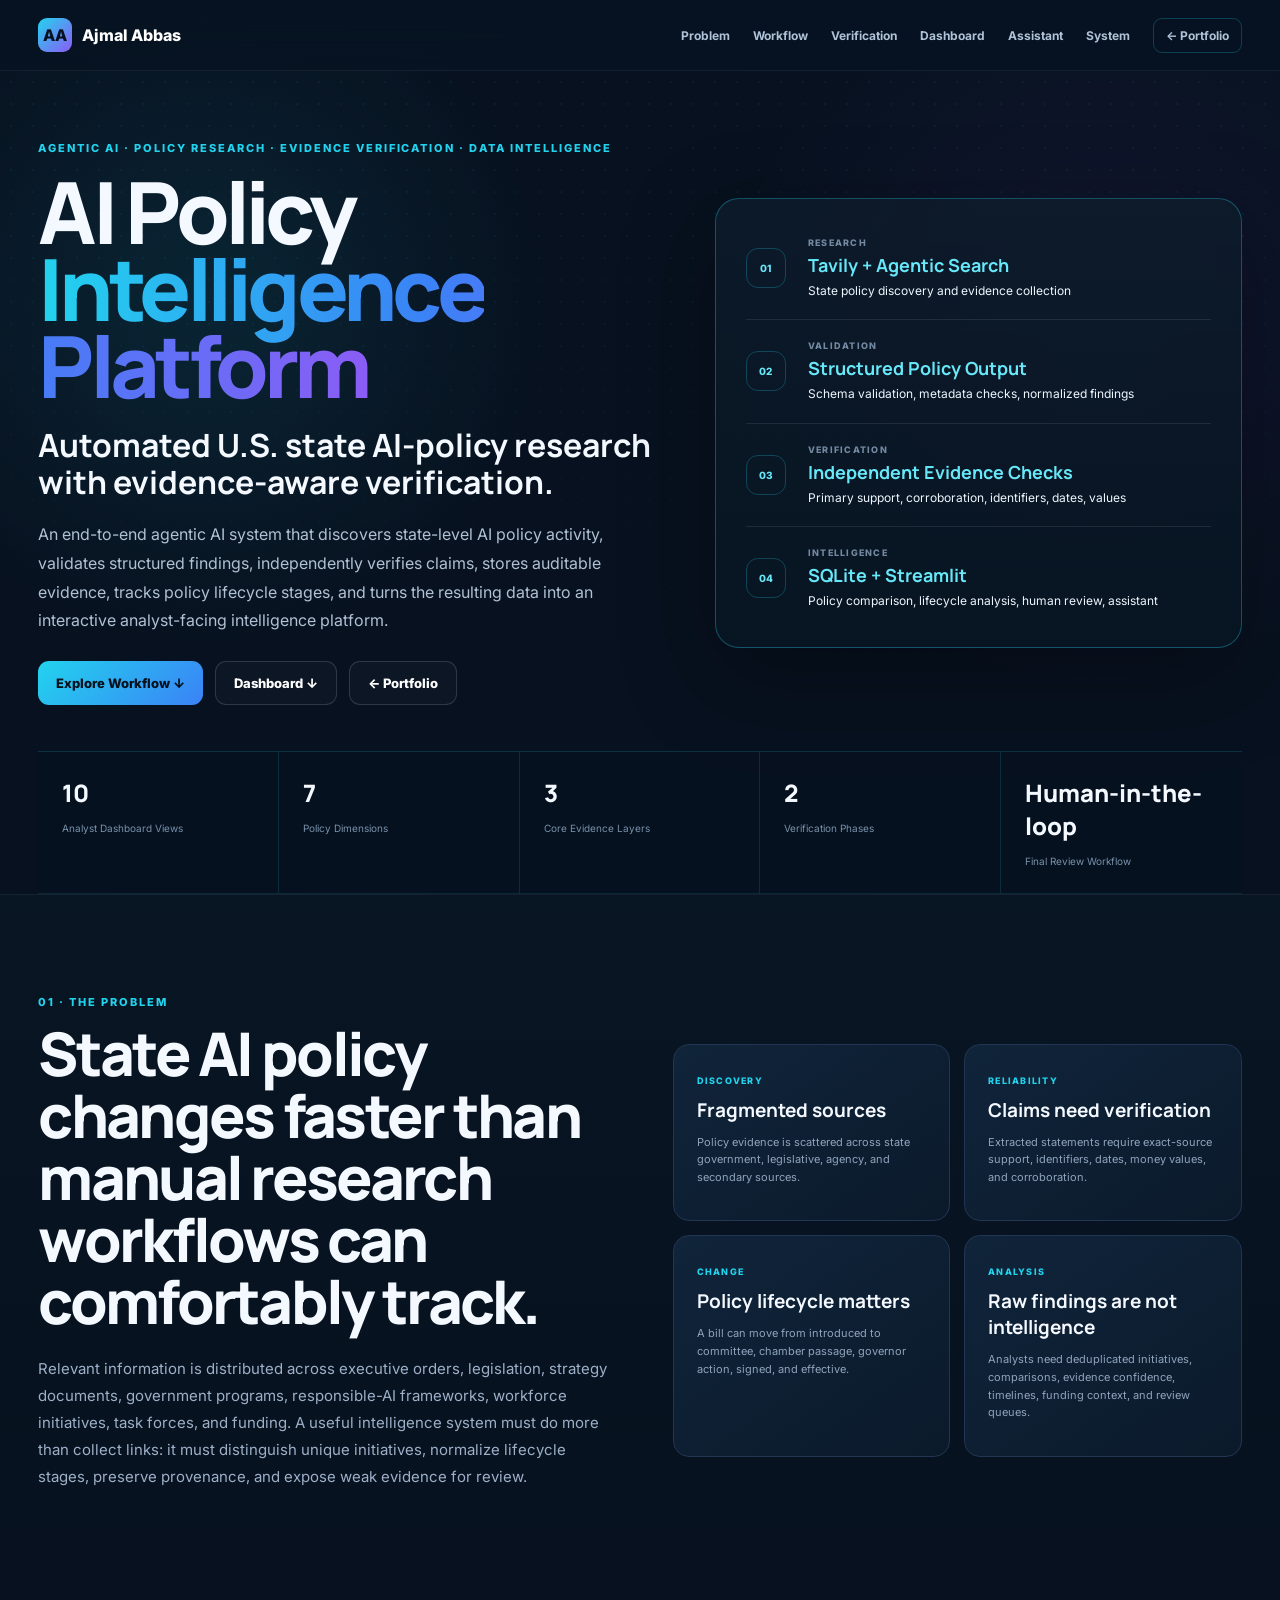
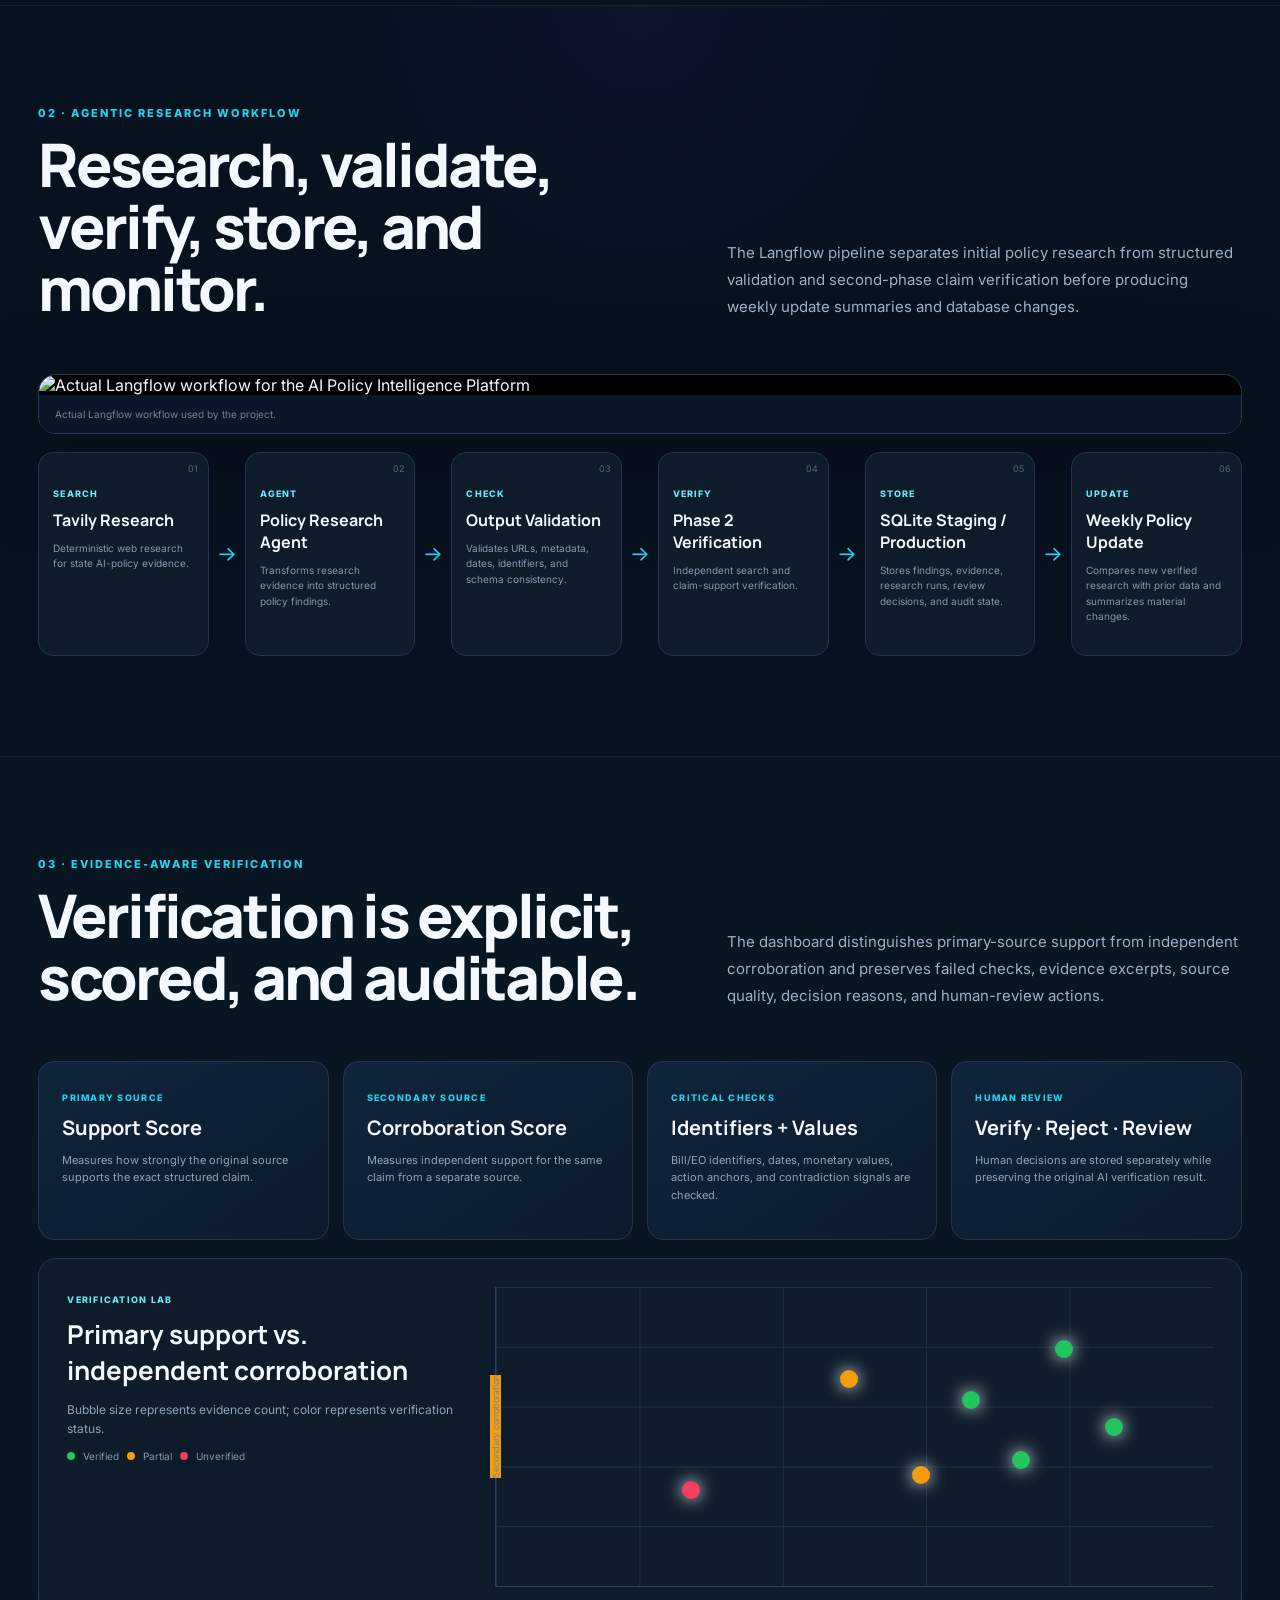
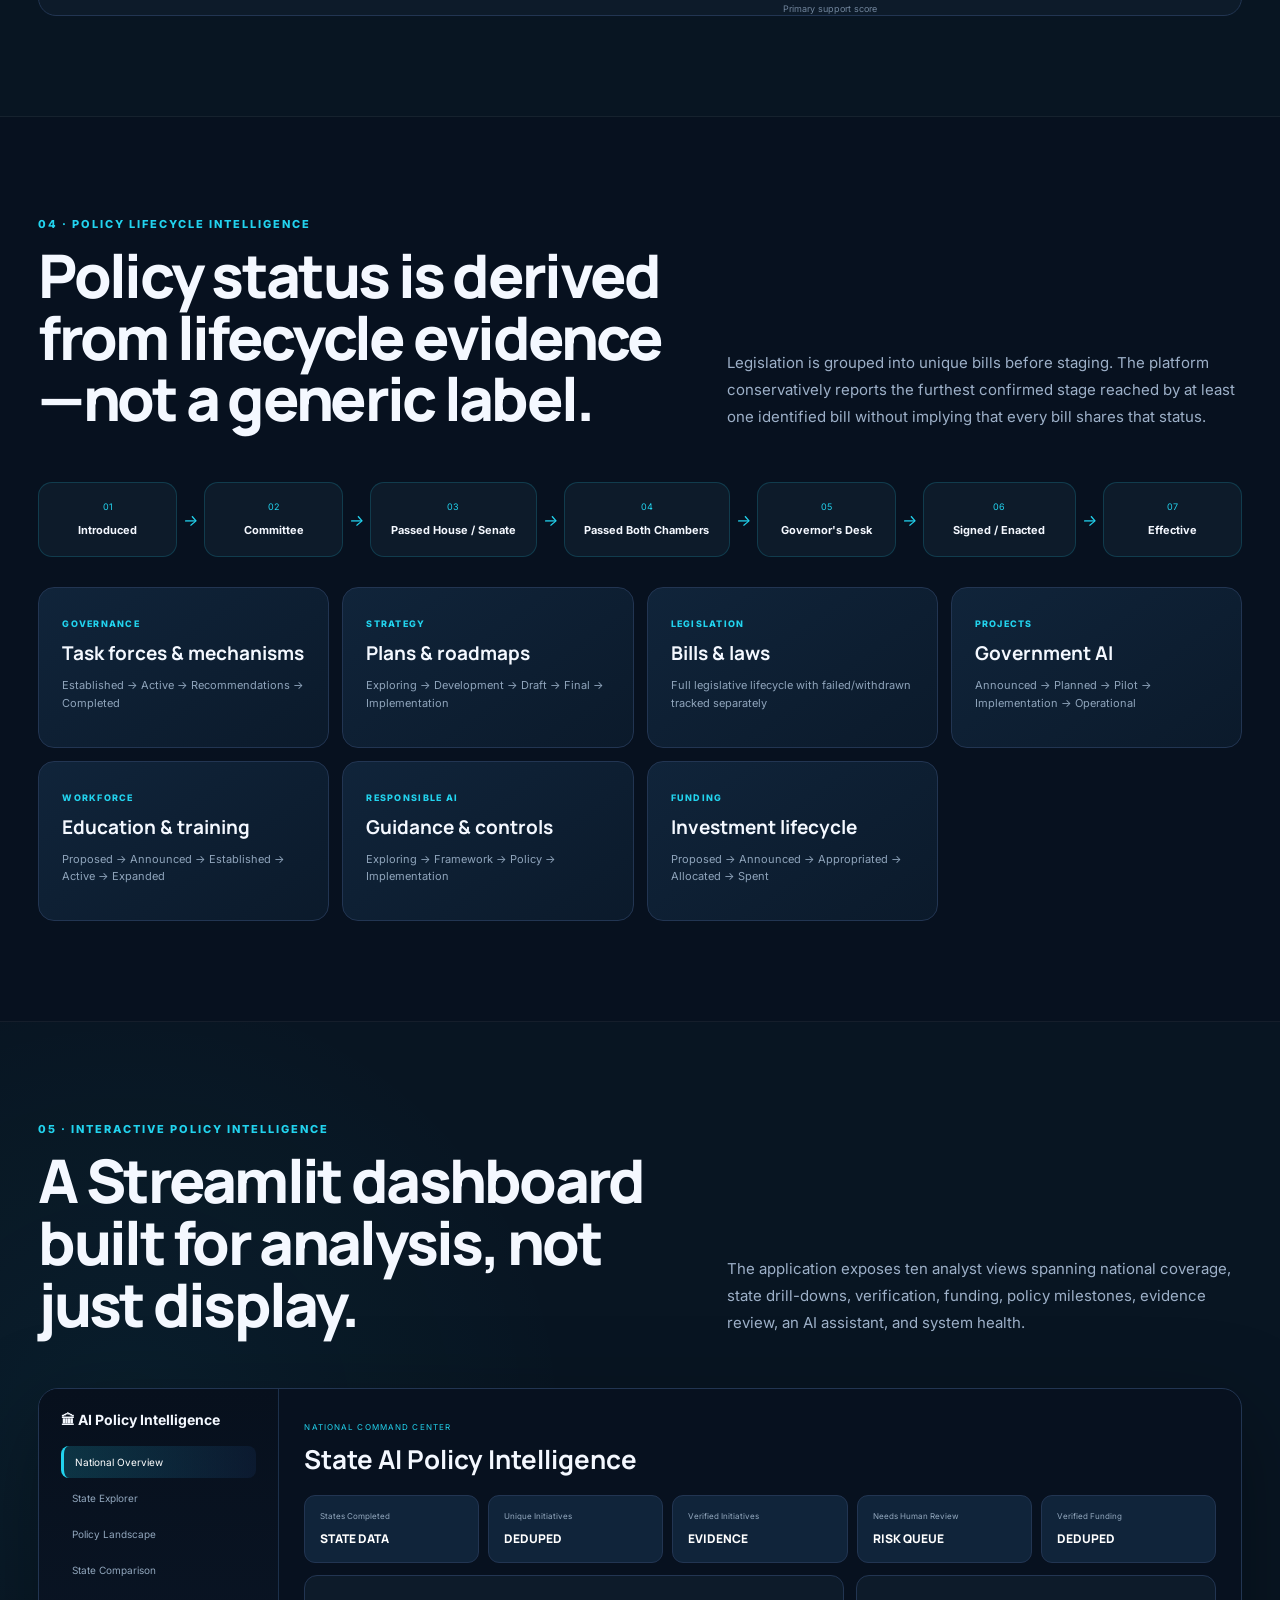
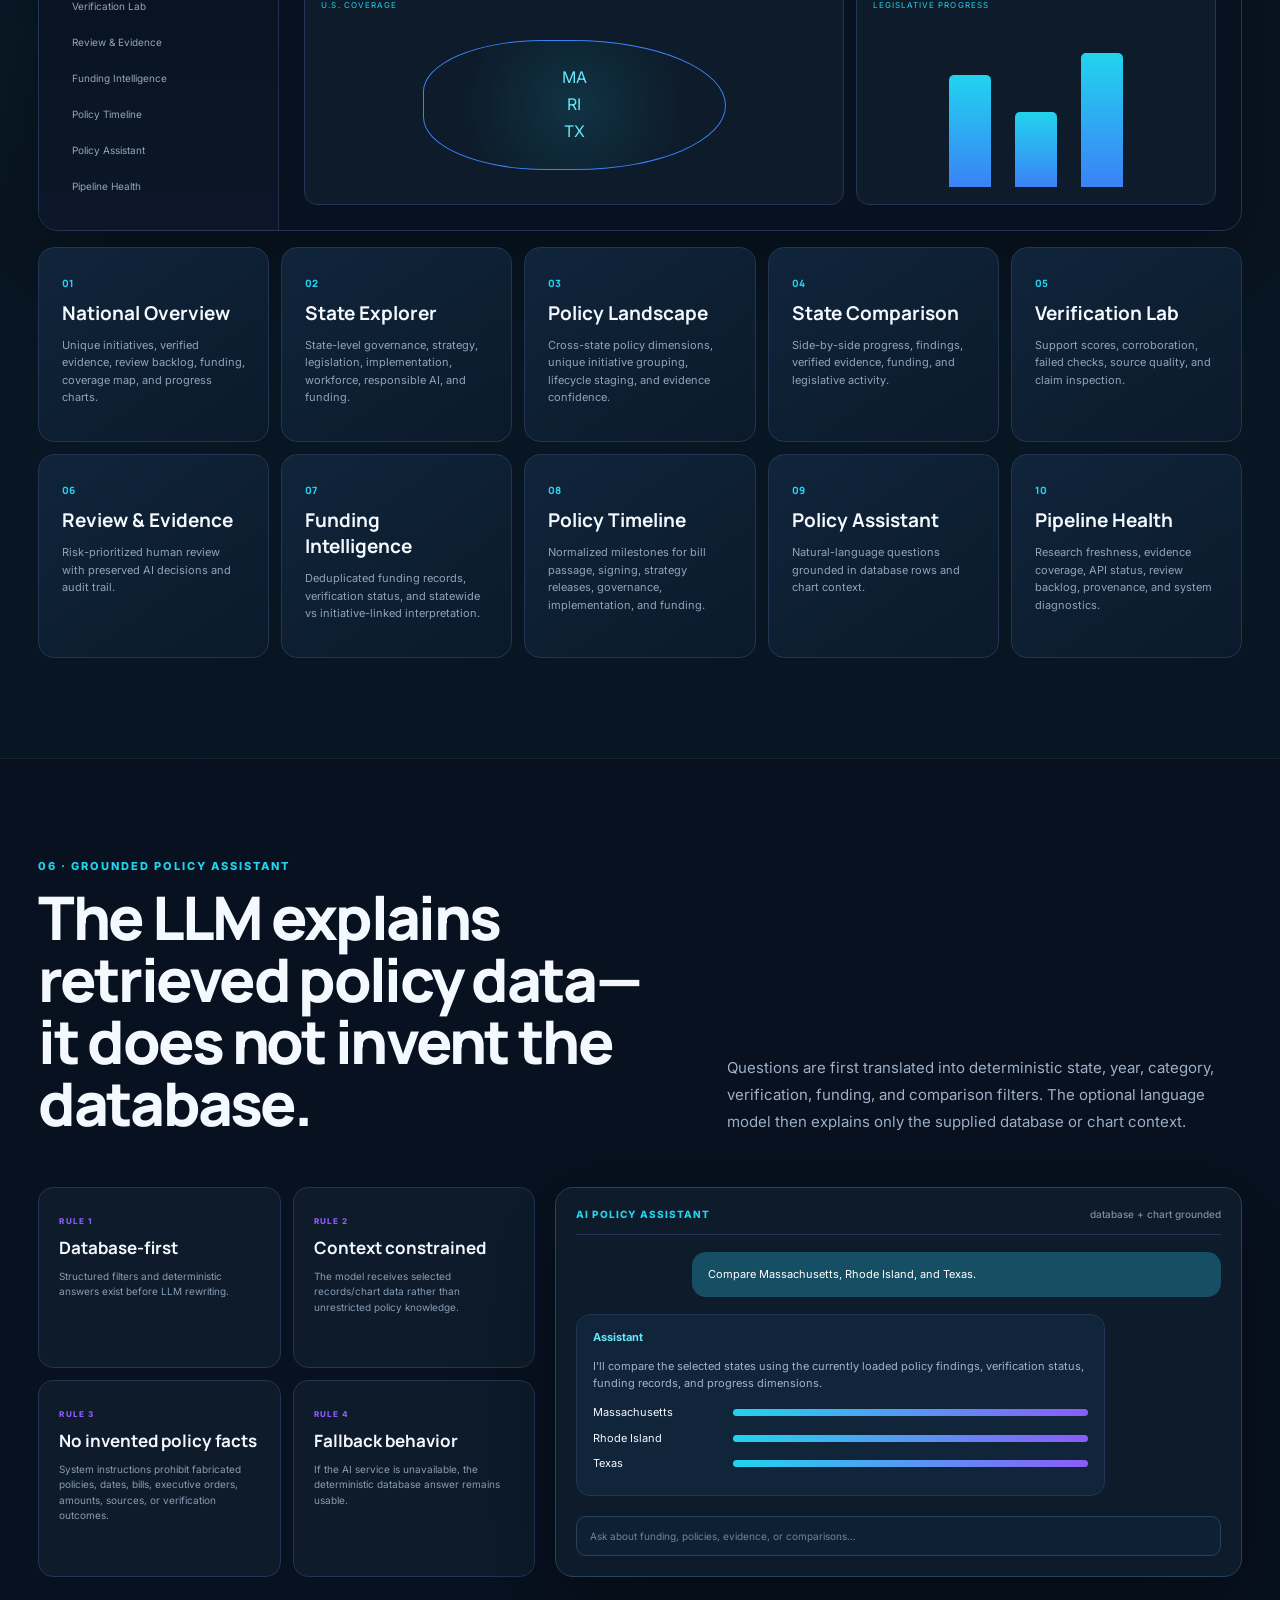
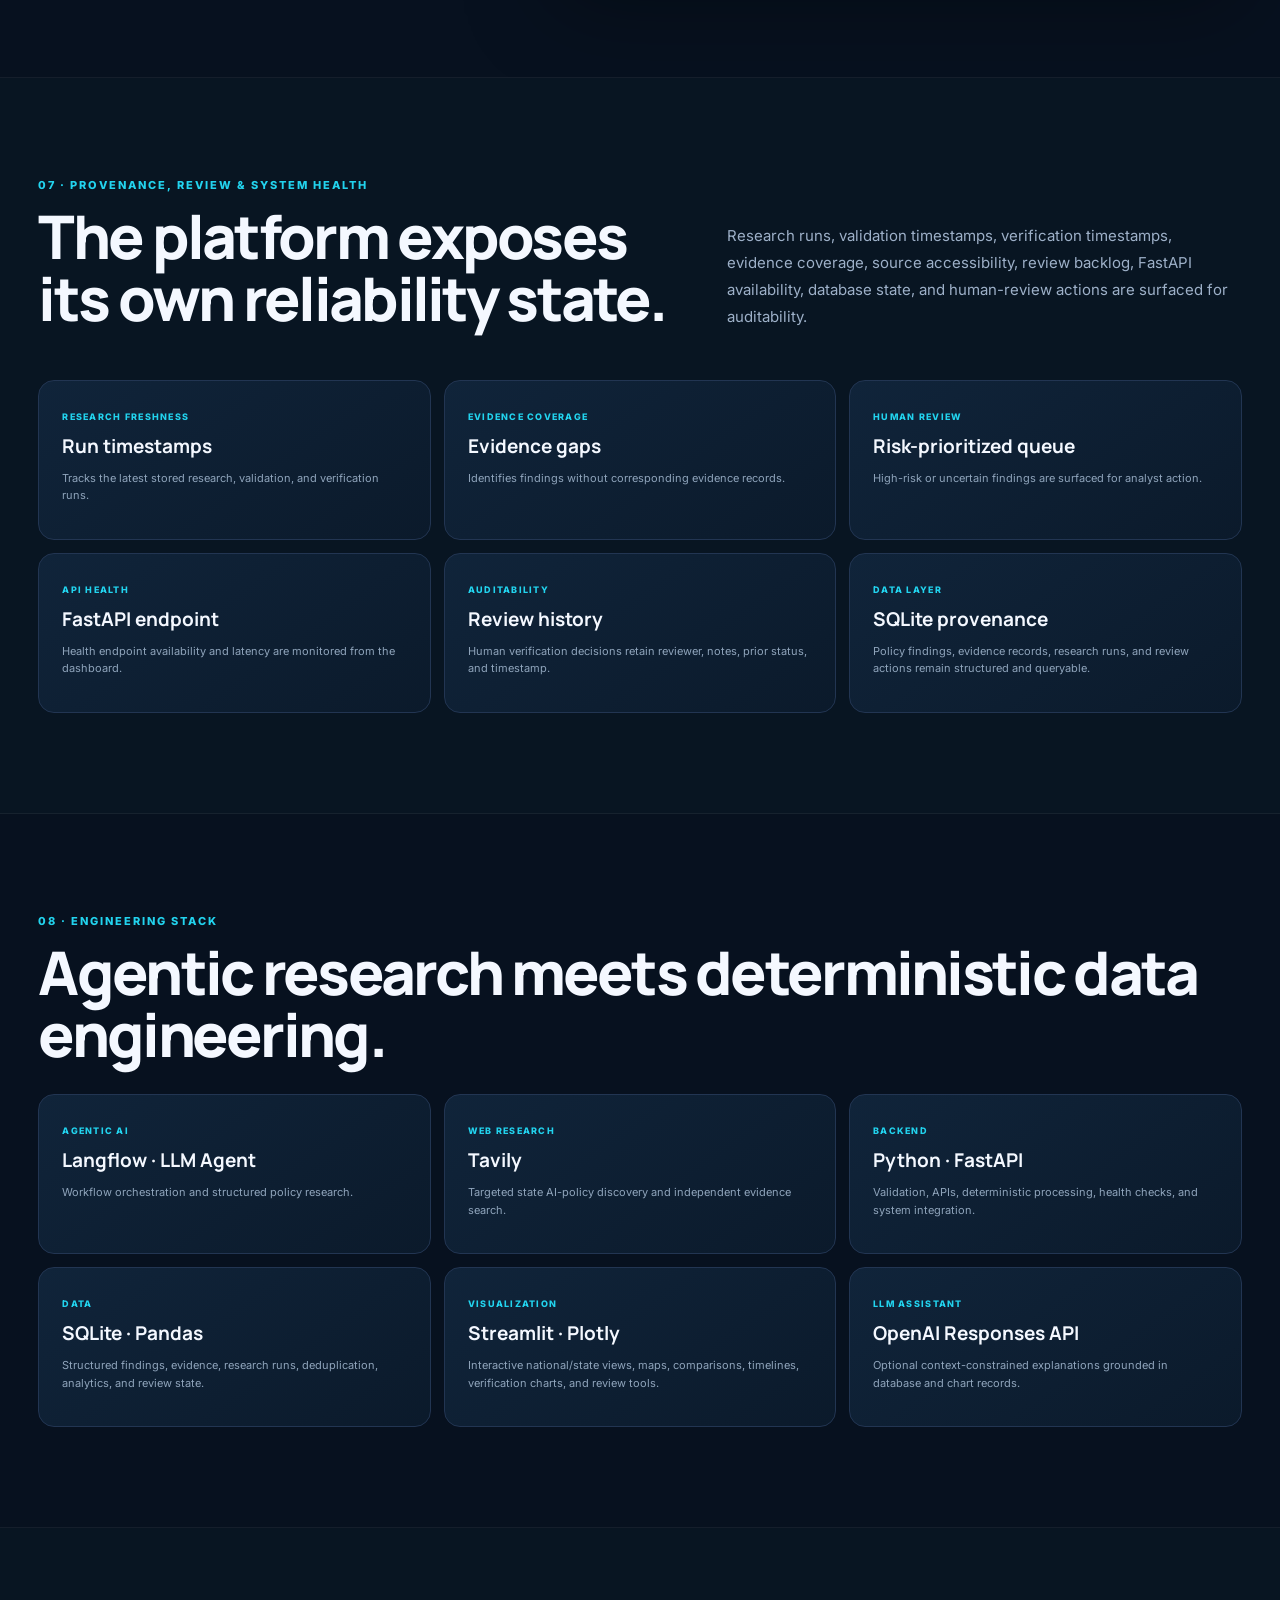
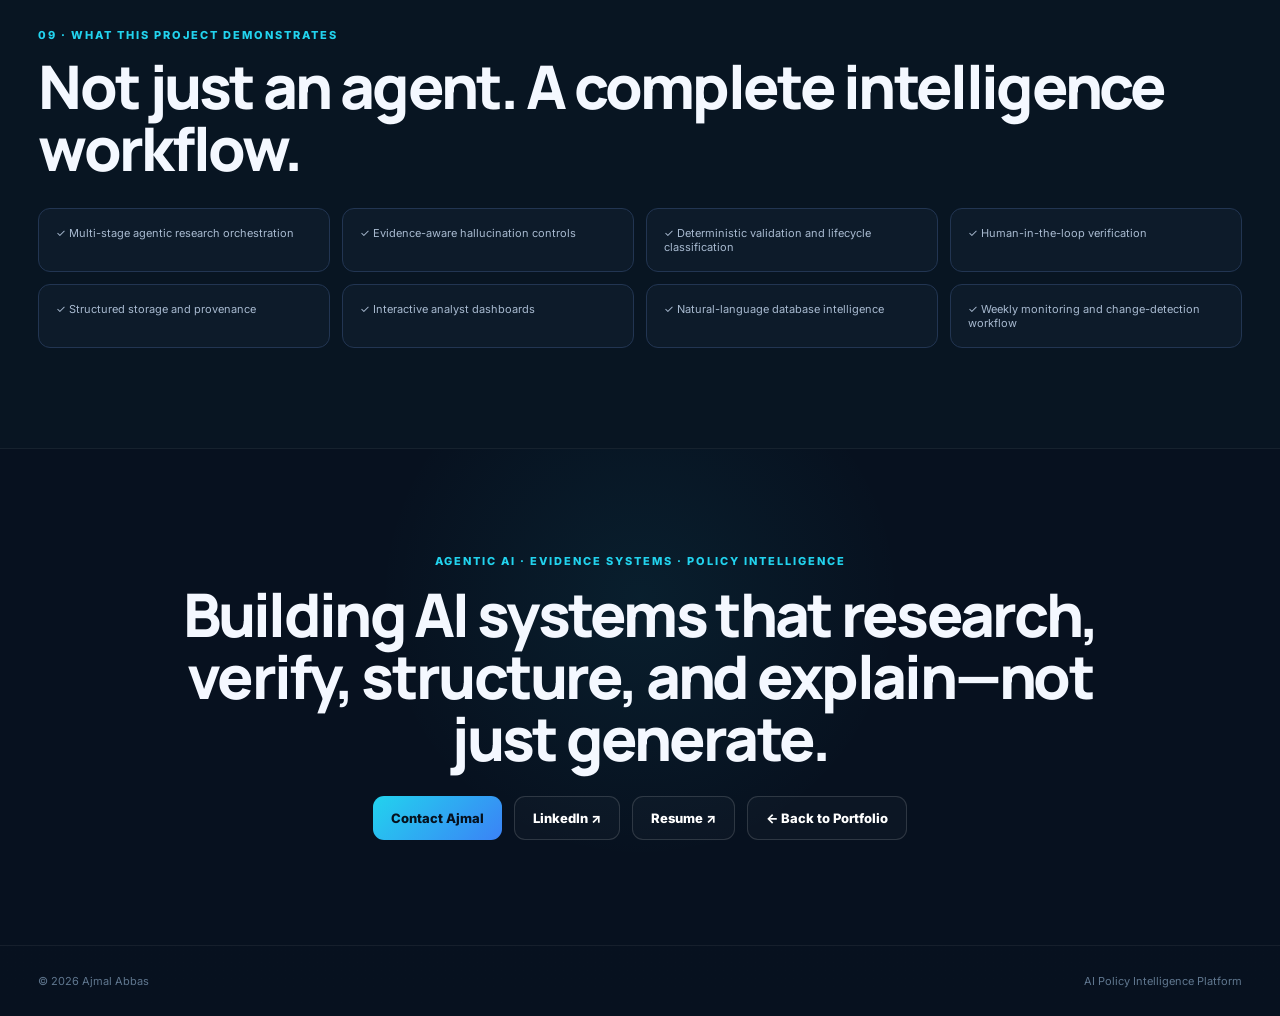
==== ai-policy-intelligence.html @ 26f6b9b2 "Add files via upload" ====
<!DOCTYPE html>
<html lang="en">
<head>
  <meta charset="UTF-8">
  <meta name="viewport" content="width=device-width, initial-scale=1.0">
  <title>AI Policy Intelligence Platform | Ajmal Abbas</title>
  <meta name="description" content="AI Policy Intelligence Platform by Ajmal Abbas — an agentic AI system for U.S. state AI-policy research, evidence verification, structured storage, human review, and interactive policy intelligence.">
  <meta name="author" content="Ajmal Abbas">
  <meta name="robots" content="index, follow">
  <link rel="canonical" href="https://portfolio.ajmalimra-a.workers.dev/ai-policy-intelligence.html">
  <link rel="stylesheet" href="policy.css">
</head>
<body>

<header class="policy-nav">
  <div class="policy-container nav-inner">
    <a class="brand" href="index.html"><span>AA</span>Ajmal Abbas</a>
    <nav class="nav-links">
      <a href="#problem">Problem</a>
      <a href="#workflow">Workflow</a>
      <a href="#verification">Verification</a>
      <a href="#dashboard">Dashboard</a>
      <a href="#assistant">Assistant</a>
      <a href="#health">System</a>
      <a class="portfolio-link" href="index.html">← Portfolio</a>
    </nav>
  </div>
</header>

<main>

<section class="policy-hero">
  <div class="grid-bg"></div>
  <div class="policy-container hero-grid">
    <div class="hero-copy">
      <div class="kicker">AGENTIC AI · POLICY RESEARCH · EVIDENCE VERIFICATION · DATA INTELLIGENCE</div>
      <h1>AI Policy<br><span>Intelligence Platform</span></h1>
      <h2>Automated U.S. state AI-policy research with evidence-aware verification.</h2>
      <p>
        An end-to-end agentic AI system that discovers state-level AI policy activity, validates structured
        findings, independently verifies claims, stores auditable evidence, tracks policy lifecycle stages,
        and turns the resulting data into an interactive analyst-facing intelligence platform.
      </p>
      <div class="hero-actions">
        <a class="btn primary" href="#workflow">Explore Workflow ↓</a>
        <a class="btn" href="#dashboard">Dashboard ↓</a>
        <a class="btn" href="index.html">← Portfolio</a>
      </div>
    </div>

    <aside class="hero-panel">
      <div class="panel-row"><div class="panel-icon">01</div><div><span>RESEARCH</span><strong>Tavily + Agentic Search</strong><small>State policy discovery and evidence collection</small></div></div>
      <div class="panel-row"><div class="panel-icon">02</div><div><span>VALIDATION</span><strong>Structured Policy Output</strong><small>Schema validation, metadata checks, normalized findings</small></div></div>
      <div class="panel-row"><div class="panel-icon">03</div><div><span>VERIFICATION</span><strong>Independent Evidence Checks</strong><small>Primary support, corroboration, identifiers, dates, values</small></div></div>
      <div class="panel-row"><div class="panel-icon">04</div><div><span>INTELLIGENCE</span><strong>SQLite + Streamlit</strong><small>Policy comparison, lifecycle analysis, human review, assistant</small></div></div>
    </aside>
  </div>

  <div class="policy-container hero-metrics">
    <div><b>10</b><span>Analyst Dashboard Views</span></div>
    <div><b>7</b><span>Policy Dimensions</span></div>
    <div><b>3</b><span>Core Evidence Layers</span></div>
    <div><b>2</b><span>Verification Phases</span></div>
    <div><b>Human-in-the-loop</b><span>Final Review Workflow</span></div>
  </div>
</section>

<section id="problem" class="policy-section problem-section">
  <div class="policy-container two-col">
    <div>
      <div class="section-index">01 · THE PROBLEM</div>
      <h2>State AI policy changes faster than manual research workflows can comfortably track.</h2>
      <p class="section-copy">
        Relevant information is distributed across executive orders, legislation, strategy documents,
        government programs, responsible-AI frameworks, workforce initiatives, task forces, and funding.
        A useful intelligence system must do more than collect links: it must distinguish unique initiatives,
        normalize lifecycle stages, preserve provenance, and expose weak evidence for review.
      </p>
    </div>

    <div class="challenge-grid">
      <article><span>DISCOVERY</span><h3>Fragmented sources</h3><p>Policy evidence is scattered across state government, legislative, agency, and secondary sources.</p></article>
      <article><span>RELIABILITY</span><h3>Claims need verification</h3><p>Extracted statements require exact-source support, identifiers, dates, money values, and corroboration.</p></article>
      <article><span>CHANGE</span><h3>Policy lifecycle matters</h3><p>A bill can move from introduced to committee, chamber passage, governor action, signed, and effective.</p></article>
      <article><span>ANALYSIS</span><h3>Raw findings are not intelligence</h3><p>Analysts need deduplicated initiatives, comparisons, evidence confidence, timelines, funding context, and review queues.</p></article>
    </div>
  </div>
</section>

<section id="workflow" class="policy-section workflow-section">
  <div class="policy-container">
    <div class="section-index">02 · AGENTIC RESEARCH WORKFLOW</div>
    <div class="heading-row">
      <h2>Research, validate, verify, store, and monitor.</h2>
      <p>
        The Langflow pipeline separates initial policy research from structured validation and second-phase
        claim verification before producing weekly update summaries and database changes.
      </p>
    </div>

    <figure class="langflow-figure">
      <img src="policy-assets/langflow-workflow.png" alt="Actual Langflow workflow for the AI Policy Intelligence Platform">
      <figcaption>Actual Langflow workflow used by the project.</figcaption>
    </figure>

    <div class="workflow-steps">
      <article><i>01</i><div>SEARCH</div><h3>Tavily Research</h3><p>Deterministic web research for state AI-policy evidence.</p></article>
      <span>→</span>
      <article><i>02</i><div>AGENT</div><h3>Policy Research Agent</h3><p>Transforms research evidence into structured policy findings.</p></article>
      <span>→</span>
      <article><i>03</i><div>CHECK</div><h3>Output Validation</h3><p>Validates URLs, metadata, dates, identifiers, and schema consistency.</p></article>
      <span>→</span>
      <article><i>04</i><div>VERIFY</div><h3>Phase 2 Verification</h3><p>Independent search and claim-support verification.</p></article>
      <span>→</span>
      <article><i>05</i><div>STORE</div><h3>SQLite Staging / Production</h3><p>Stores findings, evidence, research runs, review decisions, and audit state.</p></article>
      <span>→</span>
      <article><i>06</i><div>UPDATE</div><h3>Weekly Policy Update</h3><p>Compares new verified research with prior data and summarizes material changes.</p></article>
    </div>
  </div>
</section>

<section id="verification" class="policy-section verification-section">
  <div class="policy-container">
    <div class="section-index">03 · EVIDENCE-AWARE VERIFICATION</div>
    <div class="heading-row">
      <h2>Verification is explicit, scored, and auditable.</h2>
      <p>
        The dashboard distinguishes primary-source support from independent corroboration and preserves
        failed checks, evidence excerpts, source quality, decision reasons, and human-review actions.
      </p>
    </div>

    <div class="verification-grid">
      <article><span>PRIMARY SOURCE</span><strong>Support Score</strong><p>Measures how strongly the original source supports the exact structured claim.</p></article>
      <article><span>SECONDARY SOURCE</span><strong>Corroboration Score</strong><p>Measures independent support for the same claim from a separate source.</p></article>
      <article><span>CRITICAL CHECKS</span><strong>Identifiers + Values</strong><p>Bill/EO identifiers, dates, monetary values, action anchors, and contradiction signals are checked.</p></article>
      <article><span>HUMAN REVIEW</span><strong>Verify · Reject · Review</strong><p>Human decisions are stored separately while preserving the original AI verification result.</p></article>
    </div>

    <div class="scatter-mock">
      <div class="scatter-copy">
        <span>VERIFICATION LAB</span>
        <h3>Primary support vs. independent corroboration</h3>
        <p>Bubble size represents evidence count; color represents verification status.</p>
        <div class="legend"><b class="g"></b> Verified <b class="y"></b> Partial <b class="r"></b> Unverified</div>
      </div>
      <div class="scatter-chart">
        <div class="axis y">Secondary corroboration</div>
        <div class="axis x">Primary support score</div>
        <i class="p1 g"></i><i class="p2 g"></i><i class="p3 y"></i><i class="p4 r"></i><i class="p5 g"></i><i class="p6 y"></i><i class="p7 g"></i>
      </div>
    </div>
  </div>
</section>

<section class="policy-section lifecycle-section">
  <div class="policy-container">
    <div class="section-index">04 · POLICY LIFECYCLE INTELLIGENCE</div>
    <div class="heading-row">
      <h2>Policy status is derived from lifecycle evidence—not a generic label.</h2>
      <p>
        Legislation is grouped into unique bills before staging. The platform conservatively reports the
        furthest confirmed stage reached by at least one identified bill without implying that every bill shares that status.
      </p>
    </div>

    <div class="lifecycle">
      <div><span>01</span><b>Introduced</b></div><i>→</i>
      <div><span>02</span><b>Committee</b></div><i>→</i>
      <div><span>03</span><b>Passed House / Senate</b></div><i>→</i>
      <div><span>04</span><b>Passed Both Chambers</b></div><i>→</i>
      <div><span>05</span><b>Governor's Desk</b></div><i>→</i>
      <div><span>06</span><b>Signed / Enacted</b></div><i>→</i>
      <div><span>07</span><b>Effective</b></div>
    </div>

    <div class="policy-dimensions">
      <article><span>GOVERNANCE</span><h3>Task forces & mechanisms</h3><p>Established → Active → Recommendations → Completed</p></article>
      <article><span>STRATEGY</span><h3>Plans & roadmaps</h3><p>Exploring → Development → Draft → Final → Implementation</p></article>
      <article><span>LEGISLATION</span><h3>Bills & laws</h3><p>Full legislative lifecycle with failed/withdrawn tracked separately</p></article>
      <article><span>PROJECTS</span><h3>Government AI</h3><p>Announced → Planned → Pilot → Implementation → Operational</p></article>
      <article><span>WORKFORCE</span><h3>Education & training</h3><p>Proposed → Announced → Established → Active → Expanded</p></article>
      <article><span>RESPONSIBLE AI</span><h3>Guidance & controls</h3><p>Exploring → Framework → Policy → Implementation</p></article>
      <article><span>FUNDING</span><h3>Investment lifecycle</h3><p>Proposed → Announced → Appropriated → Allocated → Spent</p></article>
    </div>
  </div>
</section>

<section id="dashboard" class="policy-section dashboard-section">
  <div class="policy-container">
    <div class="section-index">05 · INTERACTIVE POLICY INTELLIGENCE</div>
    <div class="heading-row">
      <h2>A Streamlit dashboard built for analysis, not just display.</h2>
      <p>
        The application exposes ten analyst views spanning national coverage, state drill-downs, verification,
        funding, policy milestones, evidence review, an AI assistant, and system health.
      </p>
    </div>

    <div class="dashboard-shell">
      <aside class="dash-sidebar">
        <strong>🏛 AI Policy Intelligence</strong>
        <span class="active">National Overview</span>
        <span>State Explorer</span>
        <span>Policy Landscape</span>
        <span>State Comparison</span>
        <span>Verification Lab</span>
        <span>Review & Evidence</span>
        <span>Funding Intelligence</span>
        <span>Policy Timeline</span>
        <span>Policy Assistant</span>
        <span>Pipeline Health</span>
      </aside>

      <div class="dash-main">
        <div class="dash-title"><small>NATIONAL COMMAND CENTER</small><h3>State AI Policy Intelligence</h3></div>
        <div class="dash-kpis">
          <div><span>States Completed</span><b>STATE DATA</b></div>
          <div><span>Unique Initiatives</span><b>DEDUPED</b></div>
          <div><span>Verified Initiatives</span><b>EVIDENCE</b></div>
          <div><span>Needs Human Review</span><b>RISK QUEUE</b></div>
          <div><span>Verified Funding</span><b>DEDUPED</b></div>
        </div>
        <div class="dash-panels">
          <div class="us-map">
            <span>U.S. COVERAGE</span>
            <div class="map-shape">MA<br>RI<br>TX</div>
          </div>
          <div class="bar-panel">
            <span>LEGISLATIVE PROGRESS</span>
            <div class="bars"><i style="height:72%"></i><i style="height:48%"></i><i style="height:86%"></i></div>
          </div>
        </div>
      </div>
    </div>

    <div class="view-grid">
      <article><span>01</span><h3>National Overview</h3><p>Unique initiatives, verified evidence, review backlog, funding, coverage map, and progress charts.</p></article>
      <article><span>02</span><h3>State Explorer</h3><p>State-level governance, strategy, legislation, implementation, workforce, responsible AI, and funding.</p></article>
      <article><span>03</span><h3>Policy Landscape</h3><p>Cross-state policy dimensions, unique initiative grouping, lifecycle staging, and evidence confidence.</p></article>
      <article><span>04</span><h3>State Comparison</h3><p>Side-by-side progress, findings, verified evidence, funding, and legislative activity.</p></article>
      <article><span>05</span><h3>Verification Lab</h3><p>Support scores, corroboration, failed checks, source quality, and claim inspection.</p></article>
      <article><span>06</span><h3>Review & Evidence</h3><p>Risk-prioritized human review with preserved AI decisions and audit trail.</p></article>
      <article><span>07</span><h3>Funding Intelligence</h3><p>Deduplicated funding records, verification status, and statewide vs initiative-linked interpretation.</p></article>
      <article><span>08</span><h3>Policy Timeline</h3><p>Normalized milestones for bill passage, signing, strategy releases, governance, implementation, and funding.</p></article>
      <article><span>09</span><h3>Policy Assistant</h3><p>Natural-language questions grounded in database rows and chart context.</p></article>
      <article><span>10</span><h3>Pipeline Health</h3><p>Research freshness, evidence coverage, API status, review backlog, provenance, and system diagnostics.</p></article>
    </div>
  </div>
</section>

<section id="assistant" class="policy-section assistant-section">
  <div class="policy-container">
    <div class="section-index">06 · GROUNDED POLICY ASSISTANT</div>
    <div class="heading-row">
      <h2>The LLM explains retrieved policy data—it does not invent the database.</h2>
      <p>
        Questions are first translated into deterministic state, year, category, verification, funding,
        and comparison filters. The optional language model then explains only the supplied database or chart context.
      </p>
    </div>

    <div class="assistant-layout">
      <div class="assistant-rules">
        <article><span>RULE 1</span><h3>Database-first</h3><p>Structured filters and deterministic answers exist before LLM rewriting.</p></article>
        <article><span>RULE 2</span><h3>Context constrained</h3><p>The model receives selected records/chart data rather than unrestricted policy knowledge.</p></article>
        <article><span>RULE 3</span><h3>No invented policy facts</h3><p>System instructions prohibit fabricated policies, dates, bills, executive orders, amounts, sources, or verification outcomes.</p></article>
        <article><span>RULE 4</span><h3>Fallback behavior</h3><p>If the AI service is unavailable, the deterministic database answer remains usable.</p></article>
      </div>

      <div class="chat-mock">
        <div class="chat-top">AI POLICY ASSISTANT <span>database + chart grounded</span></div>
        <div class="msg user">Compare Massachusetts, Rhode Island, and Texas.</div>
        <div class="msg ai">
          <b>Assistant</b>
          <p>I'll compare the selected states using the currently loaded policy findings, verification status, funding records, and progress dimensions.</p>
          <div class="row"><span>Massachusetts</span><i></i></div>
          <div class="row"><span>Rhode Island</span><i></i></div>
          <div class="row"><span>Texas</span><i></i></div>
        </div>
        <div class="chat-input">Ask about funding, policies, evidence, or comparisons…</div>
      </div>
    </div>
  </div>
</section>

<section id="health" class="policy-section system-section">
  <div class="policy-container">
    <div class="section-index">07 · PROVENANCE, REVIEW & SYSTEM HEALTH</div>
    <div class="heading-row">
      <h2>The platform exposes its own reliability state.</h2>
      <p>
        Research runs, validation timestamps, verification timestamps, evidence coverage, source accessibility,
        review backlog, FastAPI availability, database state, and human-review actions are surfaced for auditability.
      </p>
    </div>

    <div class="health-grid">
      <article><span>RESEARCH FRESHNESS</span><h3>Run timestamps</h3><p>Tracks the latest stored research, validation, and verification runs.</p></article>
      <article><span>EVIDENCE COVERAGE</span><h3>Evidence gaps</h3><p>Identifies findings without corresponding evidence records.</p></article>
      <article><span>HUMAN REVIEW</span><h3>Risk-prioritized queue</h3><p>High-risk or uncertain findings are surfaced for analyst action.</p></article>
      <article><span>API HEALTH</span><h3>FastAPI endpoint</h3><p>Health endpoint availability and latency are monitored from the dashboard.</p></article>
      <article><span>AUDITABILITY</span><h3>Review history</h3><p>Human verification decisions retain reviewer, notes, prior status, and timestamp.</p></article>
      <article><span>DATA LAYER</span><h3>SQLite provenance</h3><p>Policy findings, evidence records, research runs, and review actions remain structured and queryable.</p></article>
    </div>
  </div>
</section>

<section class="policy-section engineering-section">
  <div class="policy-container">
    <div class="section-index">08 · ENGINEERING STACK</div>
    <h2>Agentic research meets deterministic data engineering.</h2>
    <div class="stack-grid">
      <article><span>AGENTIC AI</span><h3>Langflow · LLM Agent</h3><p>Workflow orchestration and structured policy research.</p></article>
      <article><span>WEB RESEARCH</span><h3>Tavily</h3><p>Targeted state AI-policy discovery and independent evidence search.</p></article>
      <article><span>BACKEND</span><h3>Python · FastAPI</h3><p>Validation, APIs, deterministic processing, health checks, and system integration.</p></article>
      <article><span>DATA</span><h3>SQLite · Pandas</h3><p>Structured findings, evidence, research runs, deduplication, analytics, and review state.</p></article>
      <article><span>VISUALIZATION</span><h3>Streamlit · Plotly</h3><p>Interactive national/state views, maps, comparisons, timelines, verification charts, and review tools.</p></article>
      <article><span>LLM ASSISTANT</span><h3>OpenAI Responses API</h3><p>Optional context-constrained explanations grounded in database and chart records.</p></article>
    </div>
  </div>
</section>

<section class="policy-section impact-section">
  <div class="policy-container">
    <div class="section-index">09 · WHAT THIS PROJECT DEMONSTRATES</div>
    <h2>Not just an agent. A complete intelligence workflow.</h2>
    <div class="impact-grid">
      <div>✓ Multi-stage agentic research orchestration</div>
      <div>✓ Evidence-aware hallucination controls</div>
      <div>✓ Deterministic validation and lifecycle classification</div>
      <div>✓ Human-in-the-loop verification</div>
      <div>✓ Structured storage and provenance</div>
      <div>✓ Interactive analyst dashboards</div>
      <div>✓ Natural-language database intelligence</div>
      <div>✓ Weekly monitoring and change-detection workflow</div>
    </div>
  </div>
</section>

<section class="final-cta">
  <div class="policy-container">
    <div class="kicker">AGENTIC AI · EVIDENCE SYSTEMS · POLICY INTELLIGENCE</div>
    <h2>Building AI systems that research, verify, structure, and explain—not just generate.</h2>
    <div class="hero-actions center">
      <a class="btn primary" href="mailto:ajmalimra.a@gmail.com">Contact Ajmal</a>
      <a class="btn" href="https://www.linkedin.com/in/aabbas2002/" target="_blank" rel="noopener">LinkedIn ↗</a>
      <a class="btn" href="Ajmal_Abbas_Resume.pdf" target="_blank">Resume ↗</a>
      <a class="btn" href="index.html">← Back to Portfolio</a>
    </div>
  </div>
</section>

</main>

<footer>
  <div class="policy-container footer-inner">
    <span>© 2026 Ajmal Abbas</span>
    <span>AI Policy Intelligence Platform</span>
  </div>
</footer>
</body>
</html>
---- policy.css ----
@import url('https://fonts.googleapis.com/css2?family=Inter:wght@400;500;600;700;800&family=Manrope:wght@600;700;800&display=swap');

:root{
  --bg:#07111f;--bg2:#081522;--panel:#0d1b2a;--panel2:#10243a;--text:#f4f8ff;
  --muted:#9db0c8;--cyan:#22d3ee;--blue:#3b82f6;--violet:#8b5cf6;
  --green:#22c55e;--amber:#f59e0b;--rose:#f43f5e;--line:#223552;
  --shadow:0 28px 90px rgba(0,0,0,.34);
}
*{box-sizing:border-box}html{scroll-behavior:smooth}
body{
  margin:0;font-family:Inter,system-ui,sans-serif;color:var(--text);overflow-x:hidden;
  background:radial-gradient(circle at 10% 5%,rgba(34,211,238,.08),transparent 28%),
  radial-gradient(circle at 90% 15%,rgba(139,92,246,.07),transparent 30%),
  linear-gradient(180deg,var(--bg),#081522 48%,#07111f);
}
.policy-container{width:min(1450px,94vw);margin:auto}
.policy-nav{position:sticky;top:0;z-index:60;background:rgba(7,17,31,.84);backdrop-filter:blur(18px);border-bottom:1px solid rgba(255,255,255,.06)}
.nav-inner{height:70px;display:flex;align-items:center;justify-content:space-between}
.brand{display:flex;gap:10px;align-items:center;color:white;text-decoration:none;font-weight:800}
.brand span{width:34px;height:34px;border-radius:9px;display:grid;place-items:center;background:linear-gradient(135deg,var(--cyan),var(--violet));color:#07111f}
.nav-links{display:flex;gap:23px;align-items:center}.nav-links a{font-size:12px;font-weight:700;color:#afc2d7;text-decoration:none}.nav-links a:hover{color:#fff}
.portfolio-link{padding:9px 12px;border:1px solid rgba(34,211,238,.24);border-radius:9px}
.kicker,.section-index{font-size:11px;letter-spacing:.18em;text-transform:uppercase;color:var(--cyan);font-weight:800}
.btn{display:inline-flex;align-items:center;justify-content:center;padding:13px 18px;border-radius:11px;border:1px solid rgba(255,255,255,.14);background:rgba(255,255,255,.025);color:#fff;text-decoration:none;font-size:13px;font-weight:800;transition:.22s}
.btn:hover{transform:translateY(-2px);border-color:rgba(34,211,238,.5)}.btn.primary{border:0;color:#06111d;background:linear-gradient(135deg,#22d3ee,#3b82f6)}.hero-actions{display:flex;gap:12px;flex-wrap:wrap;margin-top:26px}.center{justify-content:center}

.policy-hero{position:relative;padding:70px 0 0;overflow:hidden;background:radial-gradient(circle at 16% 28%,rgba(34,211,238,.10),transparent 28%),radial-gradient(circle at 86% 30%,rgba(139,92,246,.08),transparent 30%),#07111f;border-bottom:1px solid rgba(255,255,255,.06)}
.grid-bg{position:absolute;inset:0;opacity:.22;background-image:radial-gradient(rgba(34,211,238,.3) 1px,transparent 1px);background-size:22px 22px;mask-image:linear-gradient(black,transparent 92%)}
.hero-grid{position:relative;z-index:2;display:grid;grid-template-columns:minmax(0,1.08fr) minmax(430px,.92fr);gap:58px;align-items:center}
.hero-copy h1{font:800 clamp(66px,6.7vw,112px)/.9 Manrope;margin:18px 0 22px;letter-spacing:-.055em}.hero-copy h1 span{color:transparent;background:linear-gradient(90deg,#22d3ee,#3b82f6,#8b5cf6);-webkit-background-clip:text;background-clip:text}
.hero-copy h2{font:700 clamp(25px,2.5vw,38px)/1.18 Manrope;max-width:920px;margin:0 0 18px}.hero-copy p{max-width:830px;color:#b0c1d3;font-size:16px;line-height:1.8}
.hero-panel{padding:18px 30px;border:1px solid rgba(34,211,238,.32);border-radius:24px;background:linear-gradient(180deg,rgba(13,27,42,.9),rgba(8,21,34,.92));box-shadow:var(--shadow)}
.panel-row{display:grid;grid-template-columns:46px 1fr;gap:16px;align-items:center;padding:20px 0;border-bottom:1px solid rgba(255,255,255,.09)}.panel-row:last-child{border-bottom:0}
.panel-icon{width:40px;height:40px;border-radius:12px;display:grid;place-items:center;border:1px solid rgba(34,211,238,.25);color:#67e8f9;font-weight:800;font-size:10px}
.panel-row span,.panel-row strong,.panel-row small{display:block}.panel-row span{font-size:9px;letter-spacing:.14em;color:#7389a2;font-weight:800;margin-bottom:5px}.panel-row strong{font:700 18px Manrope;color:#67e8f9;margin-bottom:5px}.panel-row small{font-size:12px;color:#eef6ff;line-height:1.45}
.hero-metrics{position:relative;z-index:2;display:grid;grid-template-columns:repeat(5,1fr);margin-top:46px;border-top:1px solid rgba(34,211,238,.17);border-bottom:1px solid rgba(34,211,238,.12);background:rgba(7,17,31,.66)}
.hero-metrics div{padding:24px;border-right:1px solid rgba(34,211,238,.14)}.hero-metrics div:last-child{border-right:0}.hero-metrics b{display:block;font:800 24px Manrope;margin-bottom:7px}.hero-metrics span{font-size:10px;color:#7891aa}

.policy-section{position:relative;padding:100px 0;border-bottom:1px solid rgba(255,255,255,.055);overflow:hidden}
.policy-section h2,.heading-row h2,.final-cta h2{font:800 clamp(42px,4.7vw,70px)/1.03 Manrope;letter-spacing:-.045em;margin:14px 0 22px}.section-copy,.heading-row p{color:var(--muted);font-size:15px;line-height:1.8}
.heading-row{display:grid;grid-template-columns:1.1fr .9fr;gap:60px;align-items:end}.heading-row p{margin-bottom:22px}.two-col{display:grid;grid-template-columns:1fr 1fr;gap:65px;align-items:center}

.problem-section{background:linear-gradient(180deg,#081522,#07111f)}.challenge-grid{display:grid;grid-template-columns:1fr 1fr;gap:14px}.challenge-grid article,.verification-grid article,.policy-dimensions article,.view-grid article,.health-grid article,.stack-grid article{padding:23px;border-radius:16px;border:1px solid var(--line);background:linear-gradient(145deg,#10243a,#0b1a2b)}
.challenge-grid span,.verification-grid span,.policy-dimensions span,.health-grid span,.stack-grid span{font-size:9px;letter-spacing:.14em;color:var(--cyan);font-weight:800}.challenge-grid h3,.policy-dimensions h3,.view-grid h3,.health-grid h3,.stack-grid h3{font:700 19px Manrope;margin:9px 0}.challenge-grid p,.verification-grid p,.policy-dimensions p,.view-grid p,.health-grid p,.stack-grid p{font-size:11px;line-height:1.6;color:#8fa4bb}

.workflow-section{background:radial-gradient(circle at 50% 0%,rgba(139,92,246,.06),transparent 32%),#07111f}.langflow-figure{margin:32px 0 0;border-radius:18px;overflow:hidden;border:1px solid #263956;background:#000;box-shadow:var(--shadow)}.langflow-figure img{display:block;width:100%;height:auto}.langflow-figure figcaption{padding:13px 16px;font-size:10px;color:#6f839a;background:#0b1728}
.workflow-steps{display:grid;grid-template-columns:1fr auto 1fr auto 1fr auto 1fr auto 1fr auto 1fr;gap:8px;align-items:stretch;margin-top:18px}.workflow-steps article{position:relative;padding:20px 14px;border-radius:15px;border:1px solid var(--line);background:#0d1b2a;min-height:180px}.workflow-steps>span{align-self:center;color:var(--cyan);font-size:21px}.workflow-steps article i{position:absolute;right:10px;top:10px;font-style:normal;font-size:9px;color:#516980}.workflow-steps article div{font-size:9px;color:#67e8f9;font-weight:800;letter-spacing:.12em;margin:15px 0 10px}.workflow-steps h3{font:700 16px Manrope;margin:0 0 8px}.workflow-steps p{font-size:10px;color:#8299b2;line-height:1.55}

.verification-section{background:#081522}.verification-grid{display:grid;grid-template-columns:repeat(4,1fr);gap:14px;margin-top:30px}.verification-grid strong{display:block;font:700 20px Manrope;margin:9px 0}
.scatter-mock{display:grid;grid-template-columns:.36fr .64fr;gap:24px;margin-top:18px;padding:28px;border-radius:18px;border:1px solid var(--line);background:#0d1b2a}.scatter-copy>span{font-size:9px;color:#67e8f9;font-weight:800;letter-spacing:.14em}.scatter-copy h3{font:700 26px Manrope;margin:9px 0}.scatter-copy p{font-size:12px;color:#8fa4bb;line-height:1.6}.legend{font-size:10px;color:#8499b1;display:flex;gap:8px;align-items:center;flex-wrap:wrap}.legend b{width:8px;height:8px;border-radius:50%;display:inline-block}.g{background:#22c55e}.y{background:#f59e0b}.r{background:#f43f5e}
.scatter-chart{position:relative;height:300px;border-left:1px solid #29405f;border-bottom:1px solid #29405f;background-image:linear-gradient(#1c304b 1px,transparent 1px),linear-gradient(90deg,#1c304b 1px,transparent 1px);background-size:20% 20%}.scatter-chart i{position:absolute;width:18px;height:18px;border-radius:50%;box-shadow:0 0 18px currentColor}.p1{left:78%;top:18%}.p2{left:65%;top:35%}.p3{left:48%;top:28%}.p4{left:26%;top:65%}.p5{left:85%;top:44%}.p6{left:58%;top:60%}.p7{left:72%;top:55%}.axis{position:absolute;font-size:9px;color:#71859c}.axis.y{left:-52px;top:45%;transform:rotate(-90deg)}.axis.x{bottom:-28px;left:40%}

.lifecycle-section{background:#07111f}.lifecycle{display:grid;grid-template-columns:1fr auto 1fr auto 1.2fr auto 1.2fr auto 1fr auto 1.1fr auto 1fr;gap:6px;align-items:center;margin:30px 0}.lifecycle div{padding:18px 10px;text-align:center;border-radius:14px;border:1px solid rgba(34,211,238,.18);background:#0d1b2a}.lifecycle span{display:block;font-size:9px;color:#22d3ee;margin-bottom:6px}.lifecycle b{font-size:11px}.lifecycle i{color:#22d3ee}.policy-dimensions{display:grid;grid-template-columns:repeat(4,1fr);gap:13px}.policy-dimensions article:last-child{grid-column:auto}

.dashboard-section{background:radial-gradient(circle at 10% 30%,rgba(34,211,238,.05),transparent 30%),#081522}.dashboard-shell{display:grid;grid-template-columns:240px 1fr;margin-top:30px;border-radius:20px;overflow:hidden;border:1px solid #223552;box-shadow:var(--shadow);background:#07111f}.dash-sidebar{padding:22px;background:linear-gradient(180deg,#07101d,#0b1728);border-right:1px solid #1c304b}.dash-sidebar strong{display:block;font-size:14px;margin-bottom:18px}.dash-sidebar span{display:block;padding:10px 11px;border-radius:8px;color:#91a6bc;font-size:10px;margin-bottom:4px}.dash-sidebar span.active{background:linear-gradient(90deg,rgba(34,211,238,.18),rgba(59,130,246,.08));color:#fff;border-left:3px solid #22d3ee}
.dash-main{padding:25px}.dash-title small{color:#22d3ee;font-size:8px;letter-spacing:.14em}.dash-title h3{font:700 26px Manrope;margin:7px 0 18px}.dash-kpis{display:grid;grid-template-columns:repeat(5,1fr);gap:9px}.dash-kpis div{padding:15px;border-radius:11px;border:1px solid #223552;background:#10243a}.dash-kpis span,.dash-kpis b{display:block}.dash-kpis span{font-size:8px;color:#94a9bf}.dash-kpis b{font:800 12px Manrope;color:#fff;margin-top:9px}
.dash-panels{display:grid;grid-template-columns:1.2fr .8fr;gap:12px;margin-top:12px}.us-map,.bar-panel{height:230px;border:1px solid #223552;border-radius:13px;background:#0d1b2a;padding:16px}.us-map>span,.bar-panel>span{font-size:8px;color:#22d3ee;letter-spacing:.13em}.map-shape{margin:28px auto;width:60%;height:130px;border:1px solid #3b82f6;border-radius:44% 56% 55% 45%;display:grid;place-items:center;text-align:center;color:#67e8f9;line-height:1.7;background:radial-gradient(circle,rgba(34,211,238,.13),transparent 68%)}.bars{height:155px;display:flex;gap:24px;align-items:end;justify-content:center;margin-top:20px}.bars i{width:42px;background:linear-gradient(180deg,#22d3ee,#3b82f6);border-radius:5px 5px 0 0}
.view-grid{display:grid;grid-template-columns:repeat(5,1fr);gap:12px;margin-top:16px}.view-grid article span{font:800 10px Manrope;color:#22d3ee}

.assistant-section{background:#07111f}.assistant-layout{display:grid;grid-template-columns:.42fr .58fr;gap:20px;margin-top:30px}.assistant-rules{display:grid;grid-template-columns:1fr 1fr;gap:12px}.assistant-rules article{padding:20px;border-radius:15px;border:1px solid #223552;background:#0d1b2a}.assistant-rules span{font-size:8px;color:#8b5cf6;letter-spacing:.14em;font-weight:800}.assistant-rules h3{font:700 17px Manrope;margin:8px 0}.assistant-rules p{font-size:10px;color:#879db4;line-height:1.55}
.chat-mock{padding:20px;border-radius:18px;border:1px solid #29405f;background:#0d1b2a;box-shadow:var(--shadow)}.chat-top{font-size:10px;color:#22d3ee;font-weight:800;letter-spacing:.1em;border-bottom:1px solid #223552;padding-bottom:14px}.chat-top span{float:right;color:#7b8fa6;font-weight:500;letter-spacing:0}.msg{max-width:82%;padding:14px 16px;border-radius:14px;margin-top:17px;font-size:11px;line-height:1.6}.msg.user{margin-left:auto;background:#164e63;color:#fff}.msg.ai{background:#10243a;border:1px solid #223552}.msg.ai b{color:#67e8f9}.msg.ai p{color:#a1b4c8}.msg.ai .row{display:grid;grid-template-columns:130px 1fr;gap:10px;align-items:center;margin:8px 0}.msg.ai .row i{height:7px;border-radius:99px;background:linear-gradient(90deg,#22d3ee,#8b5cf6)}.chat-input{margin-top:20px;padding:13px;border-radius:10px;border:1px solid #29405f;color:#6f859c;font-size:10px;background:#0e2034}

.system-section{background:#081522}.health-grid,.stack-grid{display:grid;grid-template-columns:repeat(3,1fr);gap:13px;margin-top:28px}.engineering-section{background:#07111f}.impact-section{background:#081522}.impact-grid{display:grid;grid-template-columns:repeat(4,1fr);gap:12px;margin-top:28px}.impact-grid div{padding:17px;border-radius:12px;border:1px solid #223552;background:#0d1b2a;color:#a8bad0;font-size:11px}
.final-cta{padding:105px 0;text-align:center;background:radial-gradient(circle at 50% 30%,rgba(34,211,238,.07),transparent 36%),#07111f}.final-cta h2{max-width:1000px;margin:16px auto 0}
footer{padding:28px 0;border-top:1px solid rgba(255,255,255,.06)}.footer-inner{display:flex;justify-content:space-between;color:#60778f;font-size:11px}

@media(max-width:1200px){.hero-grid{grid-template-columns:minmax(0,1fr) minmax(390px,.86fr);gap:40px}.workflow-steps{grid-template-columns:repeat(3,1fr)}.workflow-steps>span{display:none}.view-grid{grid-template-columns:repeat(2,1fr)}.policy-dimensions{grid-template-columns:repeat(2,1fr)}.lifecycle{grid-template-columns:repeat(4,1fr)}.lifecycle>i{display:none}}
@media(max-width:980px){.hero-grid,.two-col,.heading-row,.scatter-mock,.assistant-layout{grid-template-columns:1fr}.hero-metrics{grid-template-columns:repeat(2,1fr)}.verification-grid,.health-grid,.stack-grid,.impact-grid{grid-template-columns:repeat(2,1fr)}.dashboard-shell{grid-template-columns:1fr}.dash-sidebar{display:none}.nav-links a:not(.portfolio-link){display:none}}
@media(max-width:650px){.policy-section{padding:72px 0}.policy-hero{padding-top:42px}.hero-copy h1{font-size:54px}.hero-metrics,.challenge-grid,.verification-grid,.policy-dimensions,.view-grid,.assistant-rules,.health-grid,.stack-grid,.impact-grid,.workflow-steps,.lifecycle{grid-template-columns:1fr}.hero-metrics div{border-right:0;border-bottom:1px solid rgba(34,211,238,.12)}.dash-kpis{grid-template-columns:1fr 1fr}.dash-panels{grid-template-columns:1fr}.footer-inner{flex-direction:column;gap:8px}}
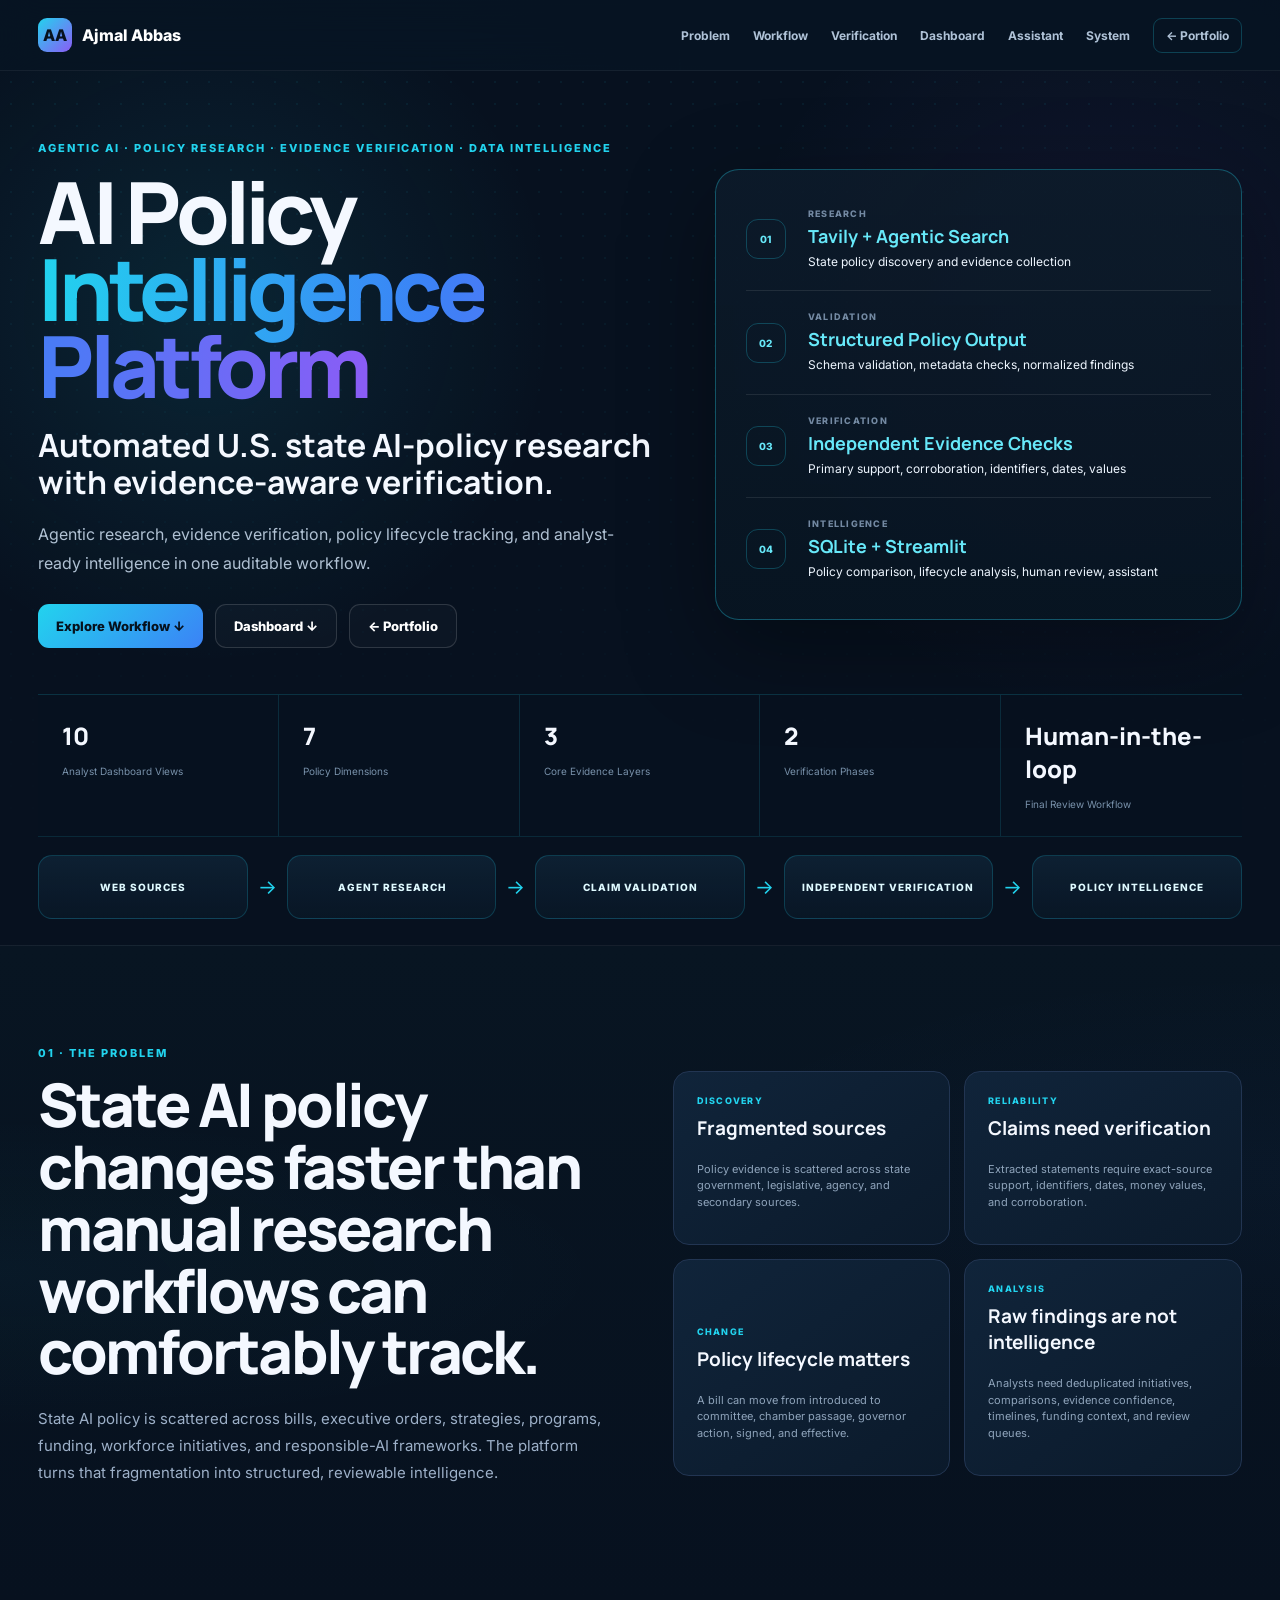
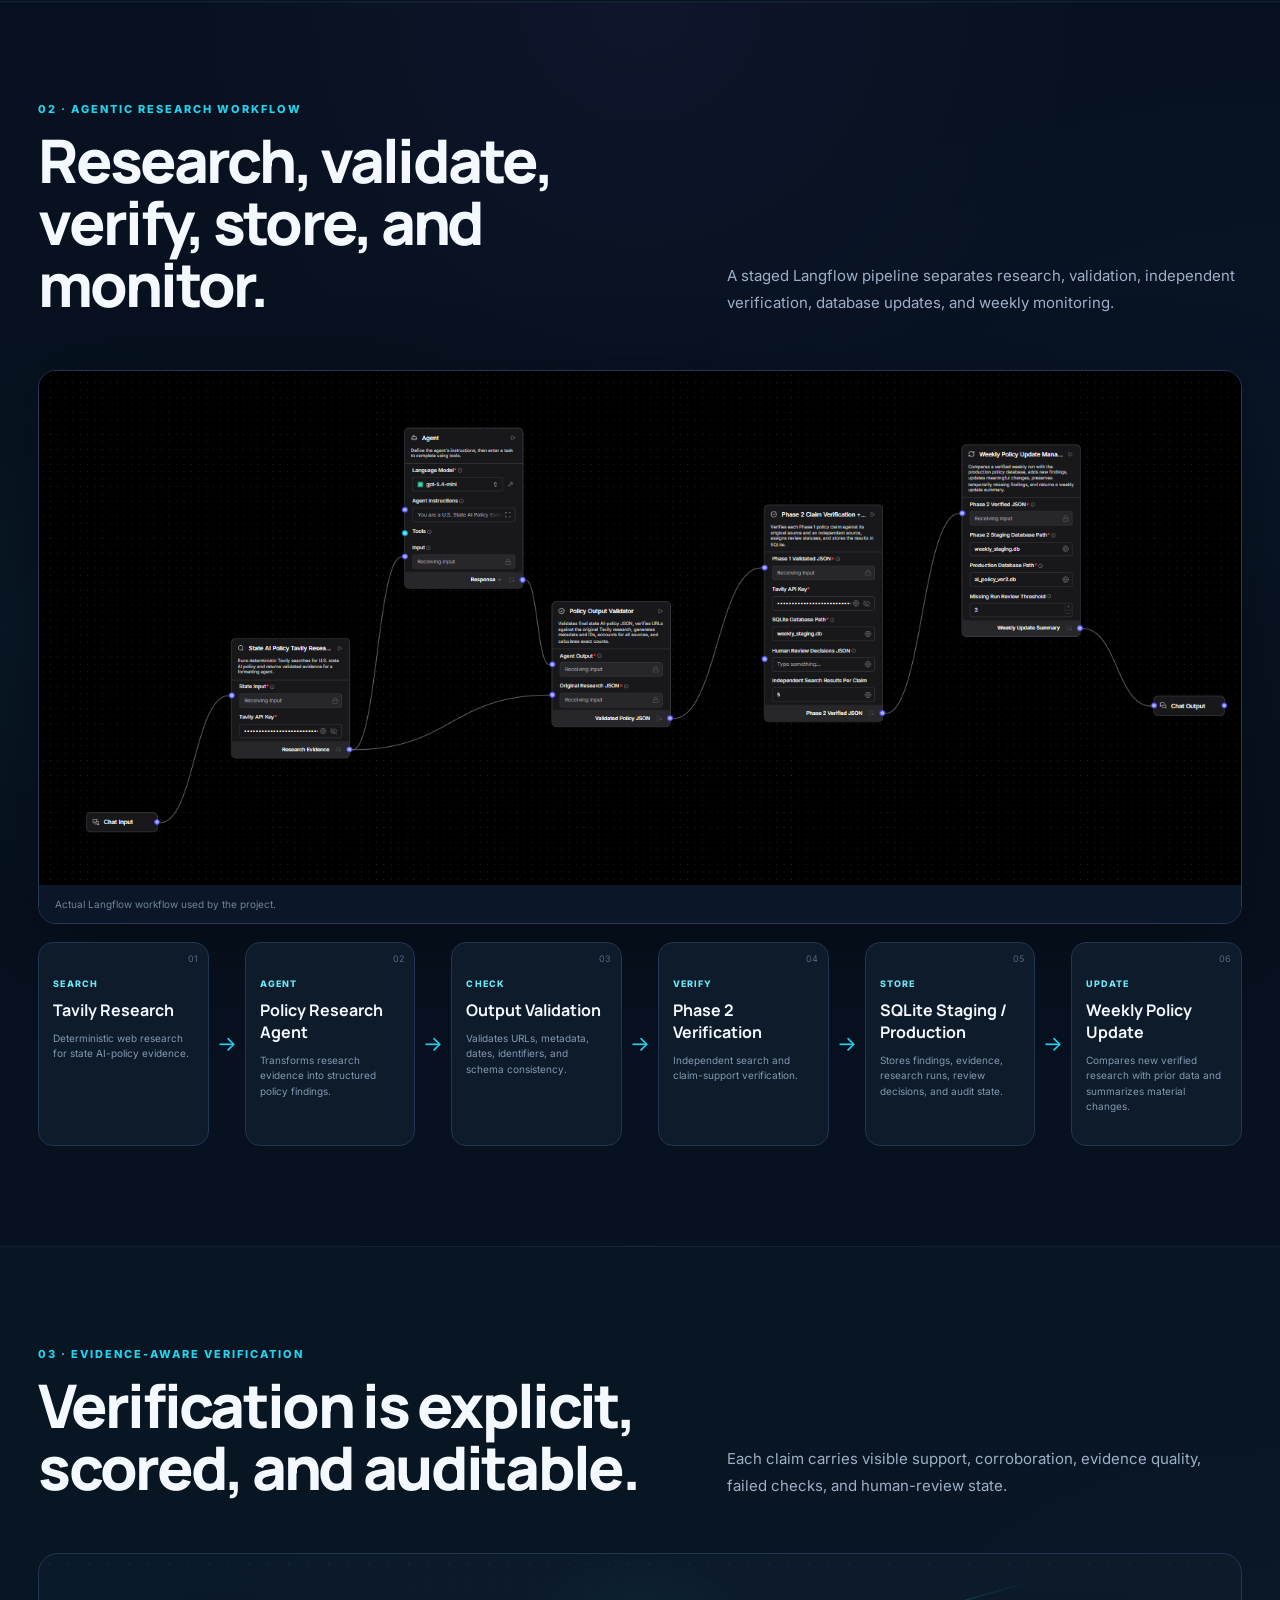
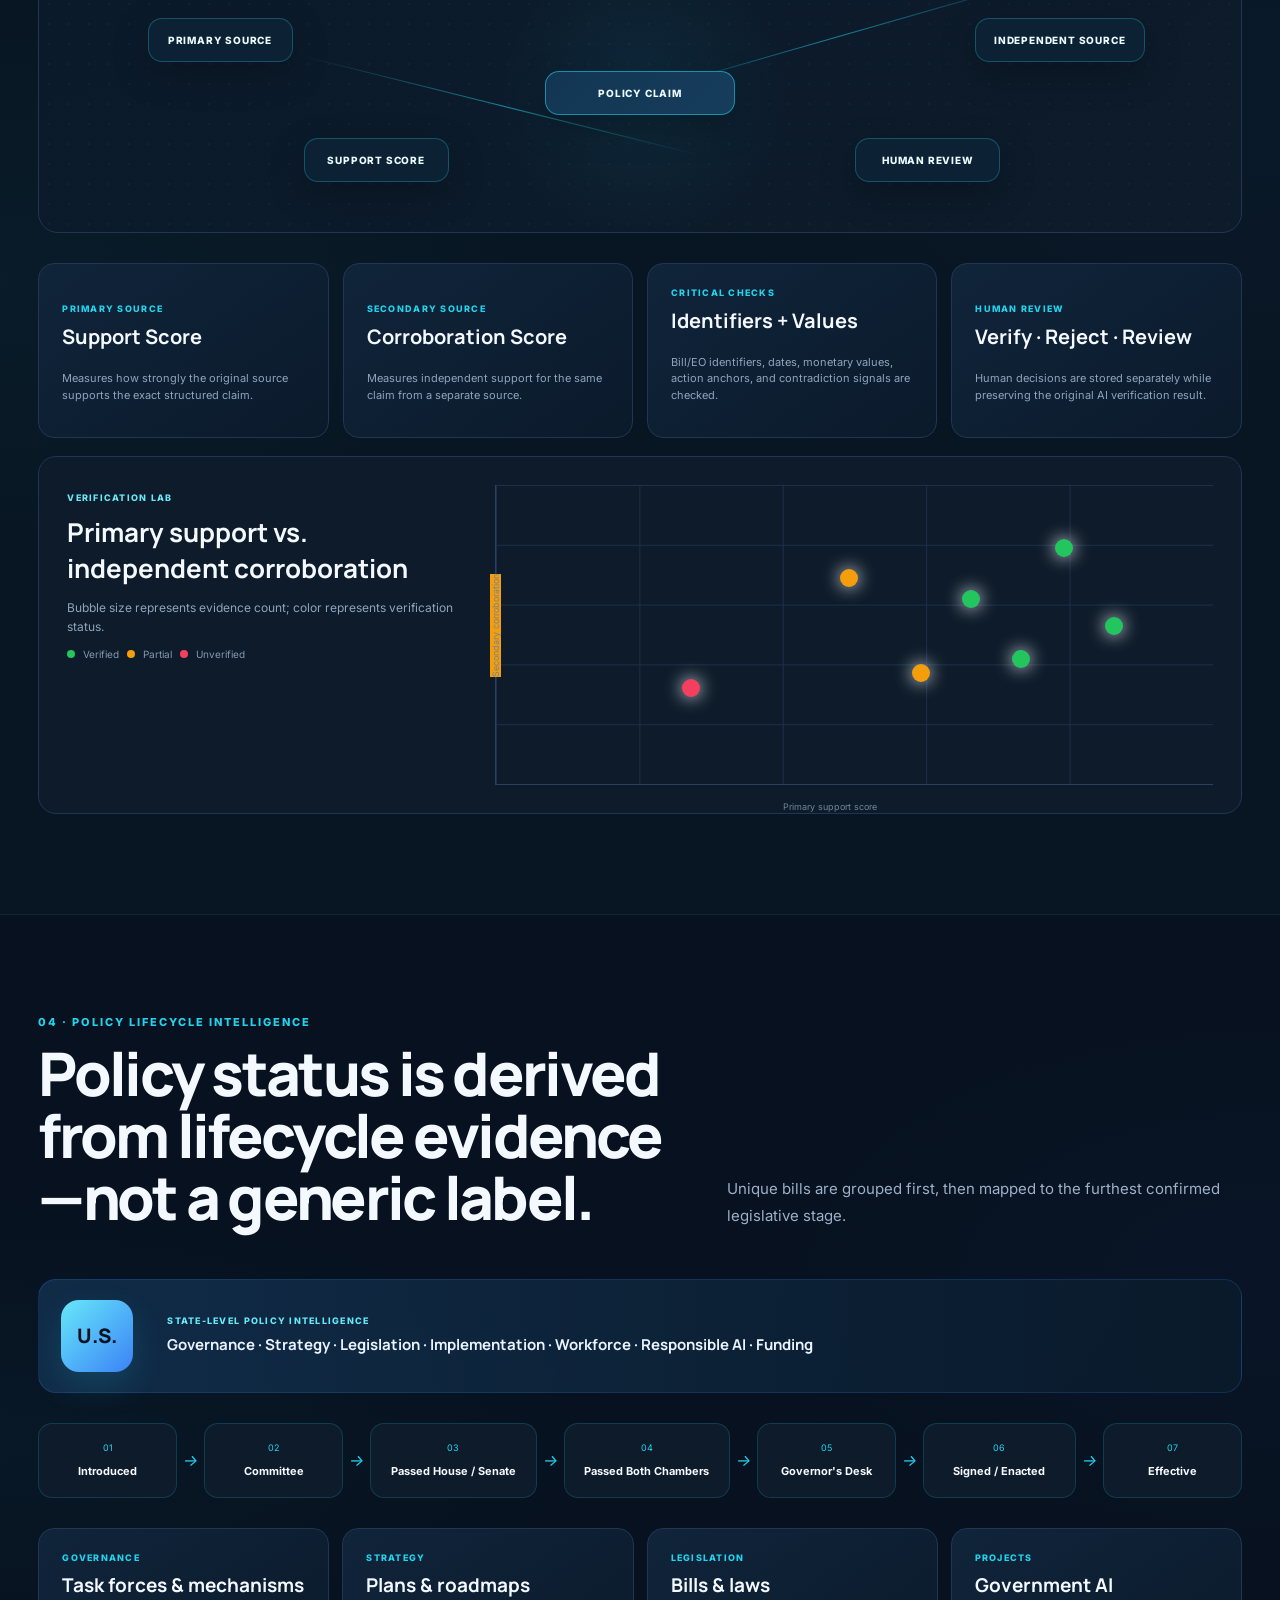
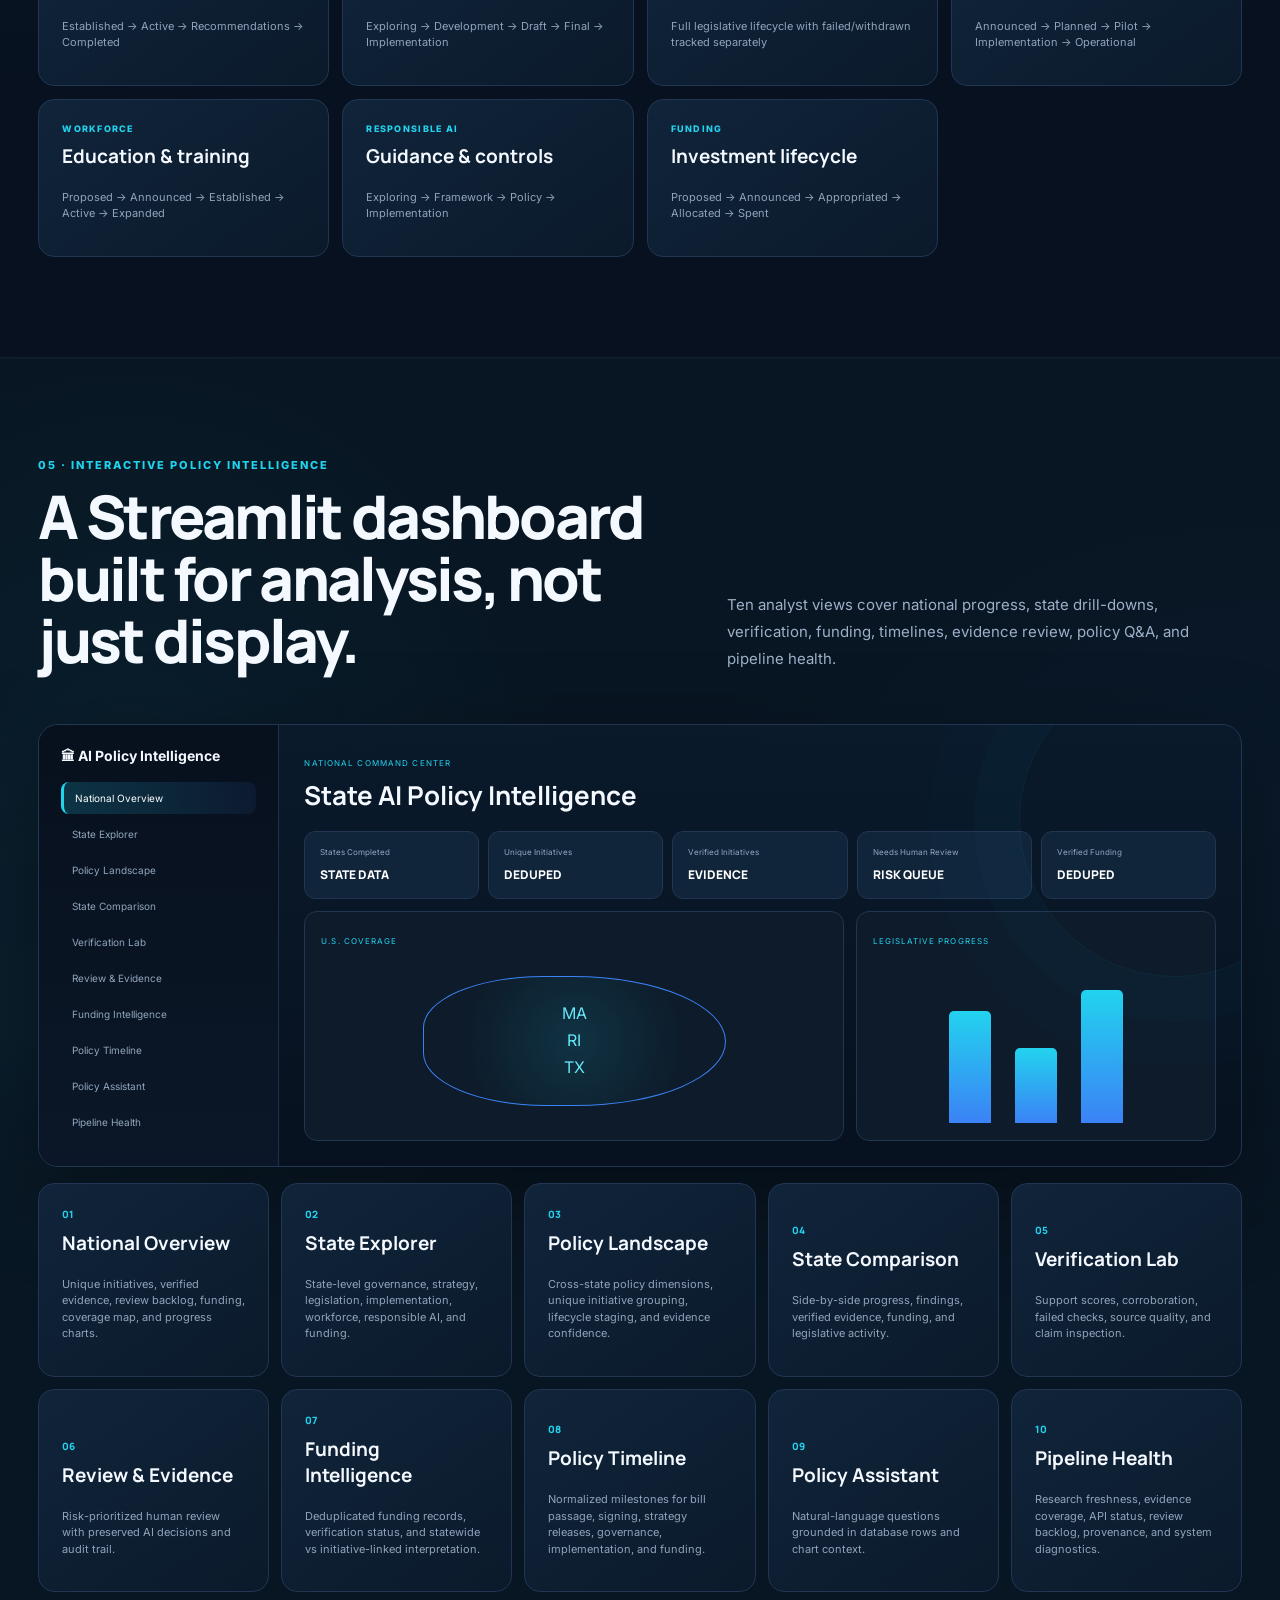
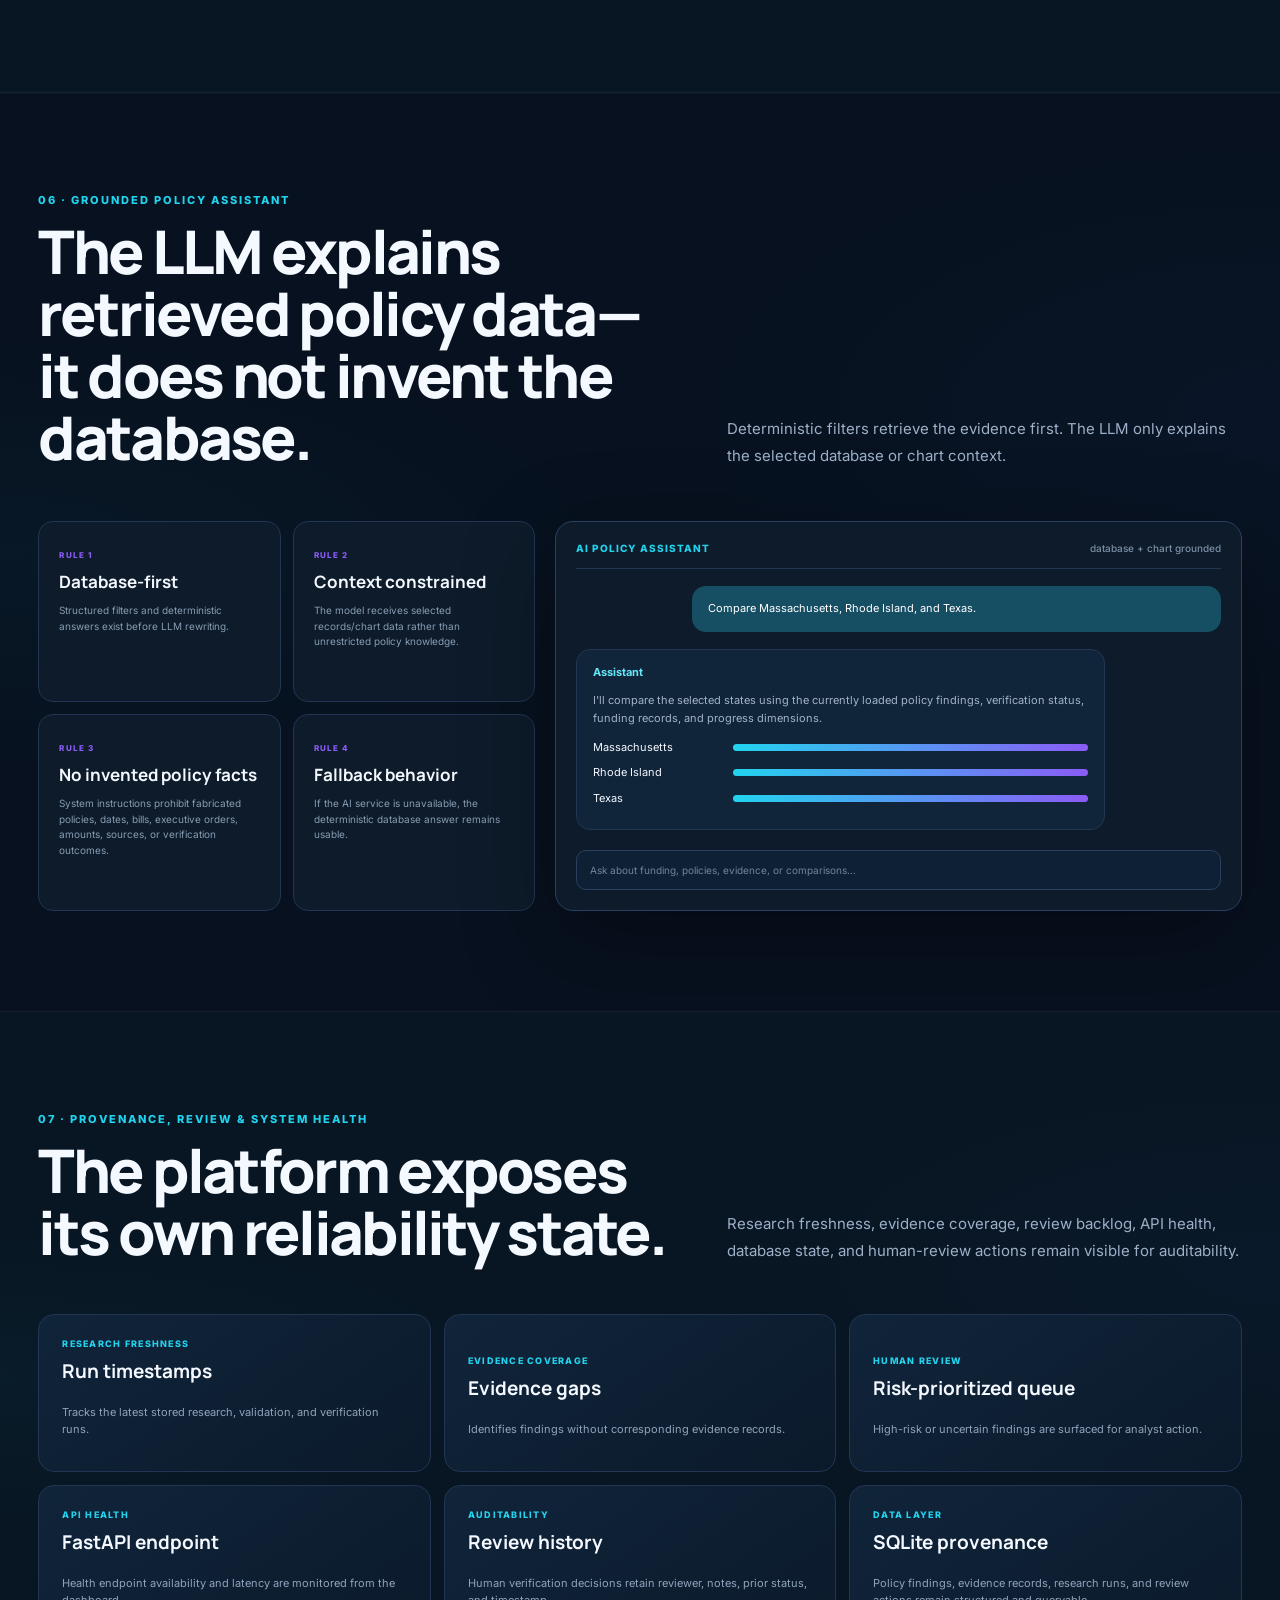
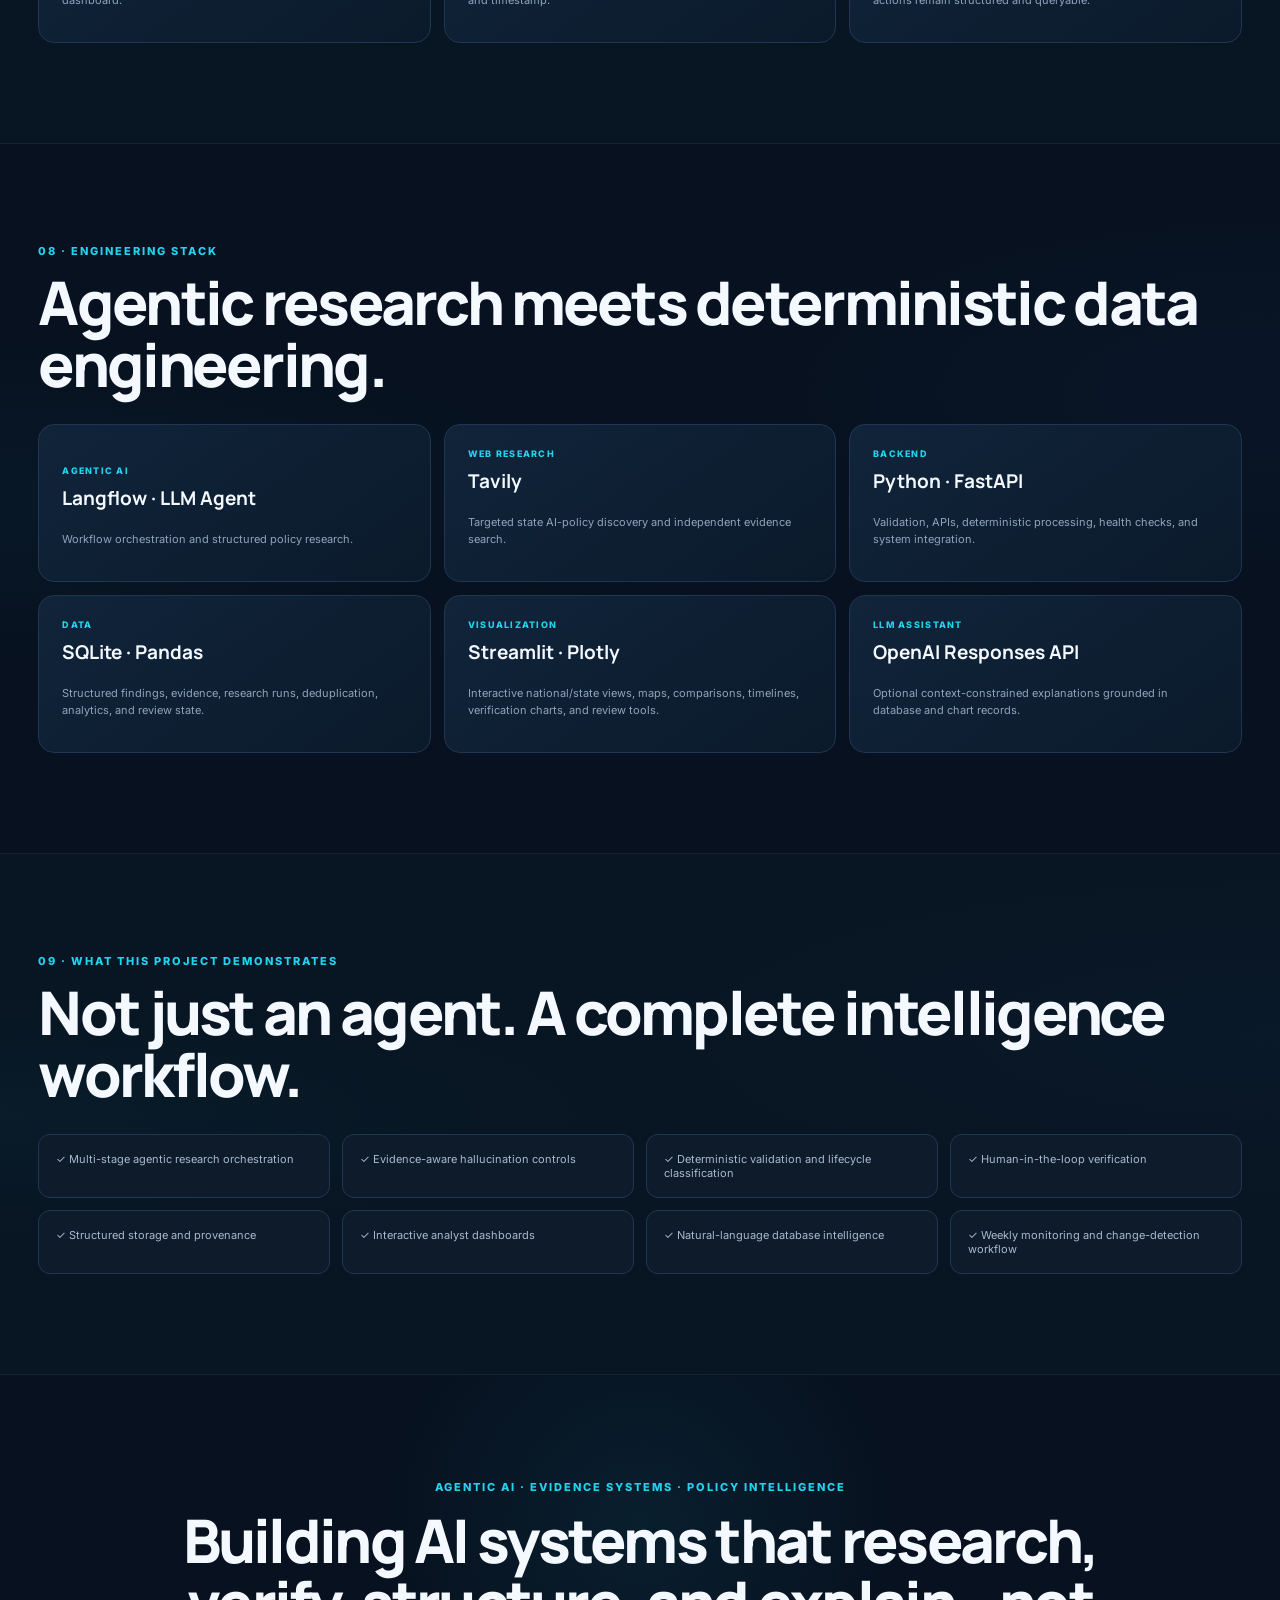
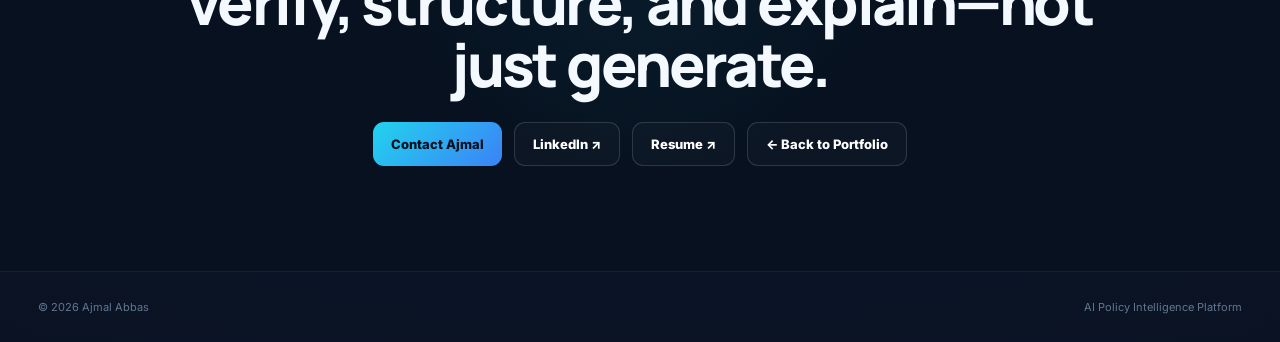
==== commit 7c718f7a: "Add files via upload" ====
--- a/ai-policy-intelligence.html
+++ b/ai-policy-intelligence.html
@@ -37,9 +37,8 @@
       <h1>AI Policy<br><span>Intelligence Platform</span></h1>
       <h2>Automated U.S. state AI-policy research with evidence-aware verification.</h2>
       <p>
-        An end-to-end agentic AI system that discovers state-level AI policy activity, validates structured
-        findings, independently verifies claims, stores auditable evidence, tracks policy lifecycle stages,
-        and turns the resulting data into an interactive analyst-facing intelligence platform.
+        Agentic research, evidence verification, policy lifecycle tracking, and analyst-ready intelligence
+        in one auditable workflow.
       </p>
       <div class="hero-actions">
         <a class="btn primary" href="#workflow">Explore Workflow ↓</a>
@@ -63,6 +62,18 @@
     <div><b>2</b><span>Verification Phases</span></div>
     <div><b>Human-in-the-loop</b><span>Final Review Workflow</span></div>
   </div>
+
+  <div class="policy-container hero-visual-strip">
+    <div class="flow-pill">WEB SOURCES</div>
+    <span>→</span>
+    <div class="flow-pill">AGENT RESEARCH</div>
+    <span>→</span>
+    <div class="flow-pill">CLAIM VALIDATION</div>
+    <span>→</span>
+    <div class="flow-pill">INDEPENDENT VERIFICATION</div>
+    <span>→</span>
+    <div class="flow-pill">POLICY INTELLIGENCE</div>
+  </div>
 </section>
 
 <section id="problem" class="policy-section problem-section">
@@ -71,10 +82,9 @@
       <div class="section-index">01 · THE PROBLEM</div>
       <h2>State AI policy changes faster than manual research workflows can comfortably track.</h2>
       <p class="section-copy">
-        Relevant information is distributed across executive orders, legislation, strategy documents,
-        government programs, responsible-AI frameworks, workforce initiatives, task forces, and funding.
-        A useful intelligence system must do more than collect links: it must distinguish unique initiatives,
-        normalize lifecycle stages, preserve provenance, and expose weak evidence for review.
+        State AI policy is scattered across bills, executive orders, strategies, programs, funding,
+        workforce initiatives, and responsible-AI frameworks. The platform turns that fragmentation into
+        structured, reviewable intelligence.
       </p>
     </div>
 
@@ -93,8 +103,8 @@
     <div class="heading-row">
       <h2>Research, validate, verify, store, and monitor.</h2>
       <p>
-        The Langflow pipeline separates initial policy research from structured validation and second-phase
-        claim verification before producing weekly update summaries and database changes.
+        A staged Langflow pipeline separates research, validation, independent verification,
+        database updates, and weekly monitoring.
       </p>
     </div>
 
@@ -125,9 +135,19 @@
     <div class="heading-row">
       <h2>Verification is explicit, scored, and auditable.</h2>
       <p>
-        The dashboard distinguishes primary-source support from independent corroboration and preserves
-        failed checks, evidence excerpts, source quality, decision reasons, and human-review actions.
-      </p>
+        Each claim carries visible support, corroboration, evidence quality, failed checks,
+        and human-review state.
+      </p>
+    </div>
+
+    <div class="evidence-network">
+      <div class="network-node source">PRIMARY SOURCE</div>
+      <span class="line l1"></span>
+      <div class="network-node claim">POLICY CLAIM</div>
+      <span class="line l2"></span>
+      <div class="network-node corroboration">INDEPENDENT SOURCE</div>
+      <div class="network-node score">SUPPORT SCORE</div>
+      <div class="network-node review">HUMAN REVIEW</div>
     </div>
 
     <div class="verification-grid">
@@ -159,9 +179,16 @@
     <div class="heading-row">
       <h2>Policy status is derived from lifecycle evidence—not a generic label.</h2>
       <p>
-        Legislation is grouped into unique bills before staging. The platform conservatively reports the
-        furthest confirmed stage reached by at least one identified bill without implying that every bill shares that status.
-      </p>
+        Unique bills are grouped first, then mapped to the furthest confirmed legislative stage.
+      </p>
+    </div>
+
+    <div class="policy-domain-band">
+      <div class="capitol-mark">U.S.</div>
+      <div>
+        <span>STATE-LEVEL POLICY INTELLIGENCE</span>
+        <strong>Governance · Strategy · Legislation · Implementation · Workforce · Responsible AI · Funding</strong>
+      </div>
     </div>
 
     <div class="lifecycle">
@@ -192,8 +219,8 @@
     <div class="heading-row">
       <h2>A Streamlit dashboard built for analysis, not just display.</h2>
       <p>
-        The application exposes ten analyst views spanning national coverage, state drill-downs, verification,
-        funding, policy milestones, evidence review, an AI assistant, and system health.
+        Ten analyst views cover national progress, state drill-downs, verification, funding,
+        timelines, evidence review, policy Q&A, and pipeline health.
       </p>
     </div>
 
@@ -255,8 +282,8 @@
     <div class="heading-row">
       <h2>The LLM explains retrieved policy data—it does not invent the database.</h2>
       <p>
-        Questions are first translated into deterministic state, year, category, verification, funding,
-        and comparison filters. The optional language model then explains only the supplied database or chart context.
+        Deterministic filters retrieve the evidence first. The LLM only explains the selected database
+        or chart context.
       </p>
     </div>
 
@@ -290,8 +317,8 @@
     <div class="heading-row">
       <h2>The platform exposes its own reliability state.</h2>
       <p>
-        Research runs, validation timestamps, verification timestamps, evidence coverage, source accessibility,
-        review backlog, FastAPI availability, database state, and human-review actions are surfaced for auditability.
+        Research freshness, evidence coverage, review backlog, API health, database state,
+        and human-review actions remain visible for auditability.
       </p>
     </div>
 
--- a/policy.css
+++ b/policy.css
@@ -67,3 +67,280 @@
 @media(max-width:1200px){.hero-grid{grid-template-columns:minmax(0,1fr) minmax(390px,.86fr);gap:40px}.workflow-steps{grid-template-columns:repeat(3,1fr)}.workflow-steps>span{display:none}.view-grid{grid-template-columns:repeat(2,1fr)}.policy-dimensions{grid-template-columns:repeat(2,1fr)}.lifecycle{grid-template-columns:repeat(4,1fr)}.lifecycle>i{display:none}}
 @media(max-width:980px){.hero-grid,.two-col,.heading-row,.scatter-mock,.assistant-layout{grid-template-columns:1fr}.hero-metrics{grid-template-columns:repeat(2,1fr)}.verification-grid,.health-grid,.stack-grid,.impact-grid{grid-template-columns:repeat(2,1fr)}.dashboard-shell{grid-template-columns:1fr}.dash-sidebar{display:none}.nav-links a:not(.portfolio-link){display:none}}
 @media(max-width:650px){.policy-section{padding:72px 0}.policy-hero{padding-top:42px}.hero-copy h1{font-size:54px}.hero-metrics,.challenge-grid,.verification-grid,.policy-dimensions,.view-grid,.assistant-rules,.health-grid,.stack-grid,.impact-grid,.workflow-steps,.lifecycle{grid-template-columns:1fr}.hero-metrics div{border-right:0;border-bottom:1px solid rgba(34,211,238,.12)}.dash-kpis{grid-template-columns:1fr 1fr}.dash-panels{grid-template-columns:1fr}.footer-inner{flex-direction:column;gap:8px}}
+
+
+/* ============================================================
+   VISUAL POLISH — POLICY / GOVERNMENT / EVIDENCE INTELLIGENCE
+   No generated image assets. Uses CSS + inline SVG motifs only.
+   ============================================================ */
+
+body{
+  background:
+    radial-gradient(circle at 8% 4%,rgba(34,211,238,.11),transparent 26%),
+    radial-gradient(circle at 92% 16%,rgba(59,130,246,.10),transparent 28%),
+    radial-gradient(circle at 50% 85%,rgba(139,92,246,.06),transparent 32%),
+    linear-gradient(180deg,#07111f,#081522 48%,#07111f) !important;
+}
+
+/* Faint U.S.-government / policy-document atmosphere */
+body::before{
+  content:"";
+  position:fixed;
+  inset:0;
+  z-index:-3;
+  pointer-events:none;
+  opacity:.22;
+  background-image:
+    url("data:image/svg+xml,%3Csvg xmlns='http://www.w3.org/2000/svg' width='1200' height='700' viewBox='0 0 1200 700'%3E%3Cg fill='none' stroke='%2322d3ee' stroke-opacity='.16'%3E%3Cpath d='M50 170 H1150 M50 350 H1150 M50 530 H1150'/%3E%3Cpath d='M180 50 V650 M430 50 V650 M680 50 V650 M930 50 V650'/%3E%3C/g%3E%3Cg fill='none' stroke='%233b82f6' stroke-opacity='.11'%3E%3Cpath d='M160 110 C270 60 380 80 470 140 S680 220 800 150 1010 80 1110 135'/%3E%3Cpath d='M100 470 C250 400 380 430 500 500 S760 590 1120 440'/%3E%3C/g%3E%3C/svg%3E");
+  background-size:1200px 700px;
+}
+
+/* Policy-document scan lines / data layers */
+body::after{
+  content:"";
+  position:fixed;
+  inset:0;
+  z-index:-2;
+  pointer-events:none;
+  opacity:.26;
+  background:
+    repeating-linear-gradient(180deg,transparent 0 58px,rgba(255,255,255,.012) 59px 60px),
+    radial-gradient(circle at 14% 28%,rgba(34,211,238,.045),transparent 21%),
+    radial-gradient(circle at 86% 58%,rgba(59,130,246,.04),transparent 24%);
+}
+
+/* Stronger but still professional section atmosphere */
+.policy-section{
+  isolation:isolate;
+}
+.policy-section::before{
+  content:"";
+  position:absolute;
+  inset:0;
+  z-index:-1;
+  pointer-events:none;
+  background:
+    radial-gradient(ellipse at 0% 50%,rgba(34,211,238,.035),transparent 34%),
+    radial-gradient(ellipse at 100% 35%,rgba(59,130,246,.035),transparent 34%);
+}
+
+/* Hero visual summary */
+.hero-visual-strip{
+  position:relative;
+  z-index:2;
+  display:grid;
+  grid-template-columns:1fr auto 1fr auto 1fr auto 1fr auto 1fr;
+  gap:10px;
+  align-items:center;
+  margin-top:18px;
+  padding:0 0 26px;
+}
+.flow-pill{
+  min-height:64px;
+  display:grid;
+  place-items:center;
+  text-align:center;
+  padding:12px;
+  border-radius:14px;
+  border:1px solid rgba(34,211,238,.20);
+  background:linear-gradient(180deg,rgba(14,35,54,.86),rgba(9,24,39,.82));
+  font-size:10px;
+  letter-spacing:.10em;
+  font-weight:800;
+  color:#dffaff;
+}
+.hero-visual-strip>span{
+  color:#22d3ee;
+  font-size:20px;
+}
+
+/* Visual evidence network */
+.evidence-network{
+  height:280px;
+  position:relative;
+  margin:32px 0 18px;
+  border-radius:20px;
+  border:1px solid #223552;
+  background:
+    radial-gradient(circle at 50% 50%,rgba(34,211,238,.08),transparent 24%),
+    linear-gradient(145deg,#0b1a2b,#0d1b2a);
+  overflow:hidden;
+}
+.evidence-network::before{
+  content:"";
+  position:absolute;
+  inset:0;
+  background-image:radial-gradient(rgba(34,211,238,.18) 1px,transparent 1px);
+  background-size:20px 20px;
+  opacity:.28;
+}
+.network-node{
+  position:absolute;
+  z-index:2;
+  min-width:145px;
+  padding:15px 18px;
+  border-radius:14px;
+  border:1px solid rgba(34,211,238,.28);
+  background:#0c2234;
+  color:#eafaff;
+  text-align:center;
+  font-size:10px;
+  letter-spacing:.08em;
+  font-weight:800;
+  box-shadow:0 12px 35px rgba(0,0,0,.25);
+}
+.network-node.claim{
+  left:50%;top:50%;transform:translate(-50%,-50%);
+  min-width:190px;
+  background:linear-gradient(135deg,#123652,#173d5d);
+  border-color:rgba(34,211,238,.55);
+}
+.network-node.source{left:9%;top:23%}
+.network-node.corroboration{right:8%;top:23%}
+.network-node.score{left:22%;bottom:18%}
+.network-node.review{right:20%;bottom:18%}
+.evidence-network .line{
+  position:absolute;
+  height:1px;
+  background:linear-gradient(90deg,transparent,#22d3ee,transparent);
+  opacity:.55;
+  transform-origin:left center;
+}
+.l1{left:22%;top:37%;width:34%;transform:rotate(14deg)}
+.l2{left:50%;top:50%;width:34%;transform:rotate(-16deg)}
+
+/* Policy domain band */
+.policy-domain-band{
+  display:grid;
+  grid-template-columns:88px 1fr;
+  gap:18px;
+  align-items:center;
+  margin:28px 0 18px;
+  padding:20px 22px;
+  border-radius:18px;
+  border:1px solid rgba(59,130,246,.20);
+  background:linear-gradient(90deg,rgba(18,46,75,.92),rgba(10,27,44,.84));
+}
+.capitol-mark{
+  width:72px;height:72px;
+  border-radius:18px;
+  display:grid;place-items:center;
+  font:800 20px Manrope;
+  color:#07111f;
+  background:linear-gradient(135deg,#67e8f9,#3b82f6);
+  box-shadow:0 14px 32px rgba(34,211,238,.15);
+}
+.policy-domain-band span,
+.policy-domain-band strong{display:block}
+.policy-domain-band span{
+  font-size:9px;
+  letter-spacing:.14em;
+  color:#67e8f9;
+  font-weight:800;
+  margin-bottom:7px;
+}
+.policy-domain-band strong{
+  font:700 15px/1.6 Manrope;
+  color:#eaf3ff;
+}
+
+/* Make dashboard representation feel more like an analyst product */
+.dashboard-shell{
+  background:
+    linear-gradient(180deg,rgba(10,26,43,.96),rgba(7,17,31,.96));
+}
+.dash-main{
+  position:relative;
+  overflow:hidden;
+}
+.dash-main::after{
+  content:"";
+  position:absolute;
+  right:-90px;
+  top:-60px;
+  width:310px;
+  height:310px;
+  border-radius:50%;
+  border:1px solid rgba(34,211,238,.08);
+  box-shadow:
+    0 0 0 45px rgba(34,211,238,.018),
+    0 0 0 90px rgba(59,130,246,.012);
+  pointer-events:none;
+}
+
+/* More icon-like, less text-heavy cards */
+.challenge-grid article,
+.verification-grid article,
+.policy-dimensions article,
+.view-grid article,
+.health-grid article,
+.stack-grid article{
+  min-height:150px;
+  display:flex;
+  flex-direction:column;
+  justify-content:flex-end;
+  transition:transform .2s ease,border-color .2s ease;
+}
+.challenge-grid article:hover,
+.verification-grid article:hover,
+.policy-dimensions article:hover,
+.view-grid article:hover,
+.health-grid article:hover,
+.stack-grid article:hover{
+  transform:translateY(-3px);
+  border-color:rgba(34,211,238,.30);
+}
+.view-grid article{
+  min-height:165px;
+}
+
+/* Reduce body-text density */
+.policy-section p{
+  max-width:760px;
+}
+.challenge-grid p,
+.verification-grid p,
+.policy-dimensions p,
+.view-grid p,
+.health-grid p,
+.stack-grid p{
+  max-width:none;
+  line-height:1.5;
+}
+
+/* Bigger visual separation between sections */
+.workflow-section,
+.dashboard-section,
+.assistant-section{
+  box-shadow:inset 0 1px rgba(34,211,238,.035),inset 0 -1px rgba(59,130,246,.025);
+}
+
+@media(max-width:980px){
+  .hero-visual-strip{
+    grid-template-columns:1fr 1fr;
+  }
+  .hero-visual-strip>span{display:none}
+  .evidence-network{height:360px}
+  .network-node.source{left:5%;top:16%}
+  .network-node.corroboration{right:5%;top:16%}
+  .network-node.score{left:8%;bottom:14%}
+  .network-node.review{right:8%;bottom:14%}
+}
+
+@media(max-width:650px){
+  .hero-visual-strip{grid-template-columns:1fr}
+  .evidence-network{
+    height:auto;
+    padding:18px;
+    display:grid;
+    gap:10px;
+  }
+  .network-node{
+    position:relative!important;
+    inset:auto!important;
+    transform:none!important;
+    min-width:0;
+  }
+  .evidence-network .line{display:none}
+  .policy-domain-band{grid-template-columns:1fr}
+}
